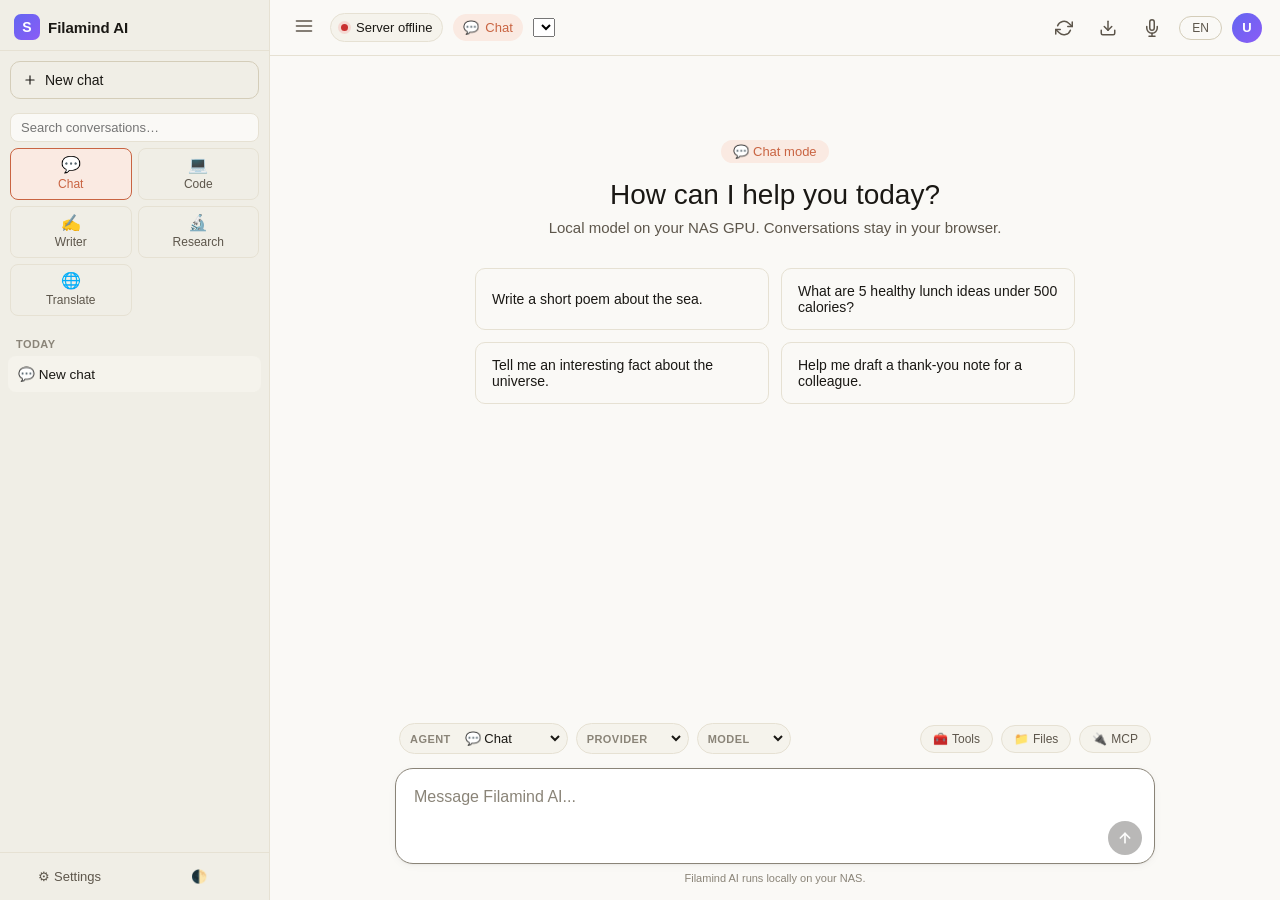
==== spk-source/package/web/index.html @ 0d1bec18 "chore: initial commit — Filamind AI v1.2.4 (rebranded from SaynologyAI) History up to v1.2.2 shipped" ====
<!DOCTYPE html>
<html lang="en" data-theme="light">
<head>
<meta charset="UTF-8">
<meta name="viewport" content="width=device-width, initial-scale=1.0">
<meta name="theme-color" content="#c96442">
<link rel="manifest" href="/manifest.json">
<link rel="icon" type="image/png" sizes="64x64" href="/images/FilamindAI-64.png">
<title>Filamind AI</title>
<script>
  // Auth guard before anything else paints
  (async function () {
    try {
      const r = await fetch("/api/auth/status");
      const j = await r.json();
      if (!j.has_admin) { location.href = "/setup.html"; return; }
      if (!j.authenticated) { location.href = "/login.html"; return; }
      window.__ME = j.user;
      window.__DAEMON_VERSION = j.daemon_version || "unknown";
      const t = (j.user.theme || localStorage.getItem("filamindai_theme") || "light");
      document.documentElement.setAttribute("data-theme", t);
      localStorage.setItem("filamindai_theme", t);
      const lang = (j.user.language || localStorage.getItem("filamindai_lang") || "en");
      localStorage.setItem("filamindai_lang", lang);
      document.documentElement.lang = lang;
      document.documentElement.dir = lang === "ar" ? "rtl" : "ltr";
    } catch (e) { /* daemon may still be starting; let the page load anyway */ }
  })();
</script>
<style>
:root {
    --bg: #faf9f6;
    --bg-elev: #f5f3ec;
    --bg-sidebar: #f0eee6;
    --bg-input: #ffffff;
    --text: #1a1814;
    --text-dim: #5d564b;
    --text-faint: #8a8478;
    --border: #e6e1d3;
    --border-strong: #d4cdb9;
    --accent: #c96442;
    --accent-hover: #b85a3a;
    --accent-faint: #faeae2;
    --user-bg: #f0eee6;
    --code-bg: #2d2a25;
    --code-text: #e8e4d8;
    --danger: #c93030;
    --warn: #d97706;
    --ok: #16a34a;
    --shadow: 0 1px 2px rgba(0,0,0,.04), 0 2px 8px rgba(0,0,0,.04);
    --radius: 10px;
}
[data-theme="dark"] {
    --bg: #1f1e1c;
    --bg-elev: #28272500;
    --bg-sidebar: #181715;
    --bg-input: #2a2926;
    --text: #ece9e0;
    --text-dim: #b0aa9c;
    --text-faint: #807b6e;
    --border: #36332c;
    --border-strong: #4a463e;
    --accent: #d77658;
    --accent-hover: #e88a6e;
    --accent-faint: #3a2620;
    --user-bg: #2c2a26;
    --code-bg: #15140f;
    --code-text: #e8e4d8;
    --shadow: 0 1px 2px rgba(0,0,0,.2), 0 2px 8px rgba(0,0,0,.3);
}
* { box-sizing: border-box; }
html, body {
    margin: 0; padding: 0;
    height: 100vh; width: 100vw;
    overflow: hidden;
    font-family: -apple-system, BlinkMacSystemFont, "Segoe UI", "Helvetica Neue", Helvetica, Arial, "Noto Sans Arabic", sans-serif;
    background: var(--bg);
    color: var(--text);
    -webkit-font-smoothing: antialiased;
    -moz-osx-font-smoothing: grayscale;
}
body { display: flex; }

/* ============ Sidebar ============ */
.sidebar {
    width: 270px;
    background: var(--bg-sidebar);
    border-right: 1px solid var(--border);
    display: flex; flex-direction: column;
    flex-shrink: 0;
    transition: margin-left .25s ease;
}
.sidebar.hidden { margin-left: -270px; }
.sidebar-header {
    padding: 14px 14px 10px;
    display: flex; align-items: center; gap: 8px;
    border-bottom: 1px solid var(--border);
}
.brand {
    display: flex; align-items: center; gap: 8px;
    font-weight: 600; font-size: 15px;
    color: var(--text);
}
.brand-mark {
    width: 26px; height: 26px;
    border-radius: 7px;
    background: linear-gradient(135deg, #6366f1, #8b5cf6);
    display: inline-flex; align-items: center; justify-content: center;
    color: #fff; font-size: 14px; font-weight: 700;
}
.new-chat {
    margin: 10px;
    padding: 10px 12px;
    background: transparent;
    color: var(--text);
    border: 1px solid var(--border-strong);
    border-radius: var(--radius);
    cursor: pointer;
    font-size: 14px; font-weight: 500;
    display: flex; align-items: center; gap: 8px;
    transition: background .15s;
}
.new-chat:hover { background: var(--bg-elev); }
.modes {
    padding: 0 10px;
    display: grid;
    grid-template-columns: repeat(2, 1fr);
    gap: 6px;
    margin-bottom: 8px;
}
.mode-btn {
    padding: 8px 6px;
    border: 1px solid var(--border);
    background: transparent;
    border-radius: 8px;
    cursor: pointer;
    font-size: 12px;
    color: var(--text-dim);
    display: flex; flex-direction: column; align-items: center; gap: 4px;
    transition: all .15s;
}
.mode-btn:hover { background: var(--bg-elev); color: var(--text); }
.mode-btn.active { background: var(--accent-faint); color: var(--accent); border-color: var(--accent); }
.mode-btn .icon { font-size: 16px; line-height: 1; }
.conv-list {
    flex: 1;
    overflow-y: auto;
    padding: 4px 8px 8px;
}
.conv-section-label {
    font-size: 11px;
    text-transform: uppercase;
    color: var(--text-faint);
    padding: 10px 8px 6px;
    font-weight: 600;
    letter-spacing: .04em;
}
.conv-item {
    padding: 8px 10px;
    border-radius: 8px;
    cursor: pointer;
    font-size: 13.5px;
    color: var(--text-dim);
    white-space: nowrap; overflow: hidden; text-overflow: ellipsis;
    display: flex; align-items: center;
    transition: background .12s;
}
.conv-item:hover { background: var(--bg-elev); color: var(--text); }
.conv-item.active { background: var(--bg-elev); color: var(--text); font-weight: 500; }
.conv-item-title { flex: 1; overflow: hidden; text-overflow: ellipsis; }
.conv-item-del {
    opacity: 0;
    background: none; border: 0;
    cursor: pointer;
    color: var(--text-faint);
    padding: 2px 4px;
    font-size: 16px;
    line-height: 1;
}
.conv-item:hover .conv-item-del { opacity: 1; }
.conv-item-del:hover { color: var(--danger); }
.sidebar-footer {
    border-top: 1px solid var(--border);
    padding: 8px;
    display: flex; gap: 6px;
}
.sidebar-footer button {
    flex: 1;
    background: transparent; border: 0;
    border-radius: 8px;
    padding: 8px 10px;
    color: var(--text-dim);
    cursor: pointer;
    font-size: 13px;
    display: flex; align-items: center; justify-content: center; gap: 6px;
    transition: background .12s, color .12s;
}
.sidebar-footer button:hover { background: var(--bg-elev); color: var(--text); }

/* ============ Main ============ */
.main { flex: 1; display: flex; flex-direction: column; min-width: 0; height: 100vh; }
.topbar {
    padding: 10px 18px;
    border-bottom: 1px solid var(--border);
    display: flex; align-items: center; gap: 10px;
    background: var(--bg);
    z-index: 5;
}
.topbar-toggle {
    background: transparent; border: 0;
    padding: 6px;
    border-radius: 8px;
    cursor: pointer;
    color: var(--text-dim);
}
.topbar-toggle:hover { background: var(--bg-elev); color: var(--text); }
.model-pill {
    display: inline-flex; align-items: center; gap: 8px;
    padding: 6px 10px;
    background: var(--bg-elev);
    border: 1px solid var(--border);
    border-radius: 999px;
    font-size: 13px;
    color: var(--text);
}
.model-pill .dot {
    width: 7px; height: 7px;
    border-radius: 50%;
    background: var(--ok);
    box-shadow: 0 0 0 3px rgba(34,197,94,.15);
}
.model-pill .dot.off { background: var(--danger); box-shadow: 0 0 0 3px rgba(239,68,68,.15); }
.model-pill .dot.warn { background: var(--warn); box-shadow: 0 0 0 3px rgba(245,158,11,.15); }
.mode-pill {
    display: inline-flex; align-items: center; gap: 6px;
    padding: 6px 10px;
    background: var(--accent-faint);
    color: var(--accent);
    border-radius: 999px;
    font-size: 13px;
    font-weight: 500;
}
.topbar .spacer { flex: 1; }
.icon-btn {
    background: transparent; border: 0;
    width: 34px; height: 34px;
    border-radius: 8px;
    cursor: pointer;
    color: var(--text-dim);
    display: inline-flex; align-items: center; justify-content: center;
    transition: background .12s, color .12s;
}
.icon-btn:hover { background: var(--bg-elev); color: var(--text); }

/* ============ Messages ============ */
.messages { flex: 1; overflow-y: auto; scroll-behavior: smooth; }
.messages-inner {
    max-width: 760px;
    margin: 0 auto;
    padding: 24px 24px 12px;
}
.welcome {
    text-align: center;
    padding: 60px 20px 30px;
    color: var(--text-dim);
}
.welcome h1 {
    margin: 0 0 8px;
    font-size: 28px; font-weight: 500;
    color: var(--text);
}
.welcome .mode-label {
    display: inline-block;
    padding: 4px 12px;
    background: var(--accent-faint);
    color: var(--accent);
    border-radius: 999px;
    font-size: 13px;
    font-weight: 500;
    margin-bottom: 16px;
}
.welcome p { font-size: 15px; margin: 0; }
.suggestions {
    display: grid;
    grid-template-columns: repeat(2, 1fr);
    gap: 12px;
    margin-top: 32px;
    max-width: 600px;
    margin-left: auto; margin-right: auto;
}
.suggestion {
    border: 1px solid var(--border);
    background: var(--bg);
    padding: 14px 16px;
    border-radius: 10px;
    text-align: left;
    cursor: pointer;
    font-size: 14px;
    color: var(--text);
    transition: all .15s;
}
.suggestion:hover { border-color: var(--border-strong); background: var(--bg-elev); }

.msg {
    margin-bottom: 22px;
    display: flex; gap: 12px;
    line-height: 1.65;
    font-size: 15.5px;
}
.msg-avatar {
    width: 28px; height: 28px;
    border-radius: 50%;
    display: flex; align-items: center; justify-content: center;
    font-size: 13px; font-weight: 600;
    flex-shrink: 0;
    margin-top: 2px;
}
.msg.user .msg-avatar { background: var(--user-bg); color: var(--text-dim); }
.msg.assistant .msg-avatar {
    background: linear-gradient(135deg, #6366f1, #8b5cf6);
    color: #fff;
}
.msg-body { flex: 1; min-width: 0; }
.msg-author { font-size: 13px; color: var(--text-faint); font-weight: 600; margin-bottom: 4px; }
.msg-content { word-wrap: break-word; overflow-wrap: break-word; }
.msg-content p { margin: 0 0 12px; }
.msg-content p:last-child { margin-bottom: 0; }
.msg-content code {
    background: var(--bg-elev);
    padding: 2px 6px;
    border-radius: 4px;
    font-size: .9em;
    font-family: "SF Mono", Menlo, Consolas, monospace;
}
.msg-content pre {
    background: var(--code-bg);
    color: var(--code-text);
    padding: 14px 16px;
    border-radius: 10px;
    overflow-x: auto;
    margin: 10px 0;
    font-size: 13.5px;
    line-height: 1.55;
    position: relative;
    direction: ltr;
}
.msg-content pre .code-actions {
    position: absolute;
    top: 6px; right: 8px;
    display: flex; gap: 4px;
    opacity: 0;
    transition: opacity .15s;
}
.msg-content pre:hover .code-actions { opacity: 1; }
.msg-content pre .code-actions button {
    background: rgba(255,255,255,.08);
    border: 1px solid rgba(255,255,255,.12);
    color: var(--code-text);
    font-size: 11px;
    padding: 2px 8px;
    border-radius: 6px;
    cursor: pointer;
    font-family: -apple-system, "Segoe UI", sans-serif;
}
.msg-content pre .code-actions button:hover { background: rgba(255,255,255,.16); }
.msg-content pre .code-lang {
    position: absolute;
    top: 6px; left: 8px;
    font-size: 10px;
    font-family: -apple-system, "Segoe UI", sans-serif;
    color: rgba(255,255,255,.5);
    text-transform: uppercase;
    letter-spacing: .04em;
}
html[dir="rtl"] .msg-content pre .code-actions { right: auto; left: 8px; }
html[dir="rtl"] .msg-content pre .code-lang     { left: auto; right: 8px; }

.msg-content table {
    border-collapse: collapse;
    margin: 10px 0;
    font-size: 14px;
}
.msg-content table th, .msg-content table td {
    border: 1px solid var(--border);
    padding: 6px 10px;
    text-align: left;
}
.msg-content table th { background: var(--bg-elev); font-weight: 600; }
html[dir="rtl"] .msg-content table th,
html[dir="rtl"] .msg-content table td { text-align: right; }

.load-banner {
    background: rgba(217, 119, 6, .08);
    border: 1px solid rgba(217, 119, 6, .25);
    color: var(--warn);
    padding: 10px 14px;
    border-radius: 10px;
    font-size: 13px;
    margin: 12px 0;
}
.load-banner b { font-weight: 600; }
.load-banner a { color: var(--warn); text-decoration: underline; cursor: pointer; }

.msg-edit-form { margin-top: 4px; }
.msg-edit-form textarea {
    width: 100%;
    padding: 8px 10px;
    border: 1px solid var(--border-strong);
    border-radius: 8px;
    font: inherit; font-size: 14px;
    background: var(--bg); color: var(--text);
    min-height: 60px;
}
.msg-edit-form .actions { display: flex; gap: 6px; margin-top: 6px; }
.msg-content pre code { background: transparent; padding: 0; color: inherit; }
.msg-content ul, .msg-content ol { margin: 0 0 12px; padding-left: 24px; }
.msg-content li { margin-bottom: 4px; }
.msg-content blockquote {
    border-left: 3px solid var(--border-strong);
    padding-left: 12px;
    color: var(--text-dim);
    margin: 10px 0;
}
.msg-content a { color: var(--accent); }
.msg-actions {
    margin-top: 6px;
    display: flex; gap: 4px;
    opacity: 0;
    transition: opacity .15s;
}
.msg:hover .msg-actions { opacity: 1; }
.msg-actions button {
    background: transparent; border: 0;
    padding: 4px 8px;
    border-radius: 6px;
    cursor: pointer;
    color: var(--text-faint);
    font-size: 12px;
    display: inline-flex; align-items: center; gap: 4px;
}
.msg-actions button:hover { background: var(--bg-elev); color: var(--text); }
.msg-meta { font-size: 11px; color: var(--text-faint); margin-top: 4px; }

.typing-cursor {
    display: inline-block;
    width: 7px; height: 16px;
    background: var(--text);
    margin-left: 2px;
    vertical-align: text-bottom;
    animation: blink 1s infinite;
}
@keyframes blink { 0%,50% { opacity: 1; } 51%,100% { opacity: 0; } }

/* ============ Input ============ */
.input-wrap { padding: 6px 24px 16px; background: var(--bg); }
.input-card {
    max-width: 760px;
    margin: 0 auto;
    background: var(--bg-input);
    border: 1px solid var(--border-strong);
    border-radius: 18px;
    box-shadow: var(--shadow);
    padding: 12px 12px 8px;
    transition: border-color .15s;
}
.input-card:focus-within { border-color: var(--text-faint); }
.input-card textarea {
    width: 100%;
    border: 0; outline: none; resize: none;
    font: inherit;
    background: transparent;
    color: var(--text);
    line-height: 1.5;
    max-height: 180px;
    min-height: 24px;
    padding: 4px 6px;
}
.input-card textarea::placeholder { color: var(--text-faint); }
.input-row {
    display: flex; align-items: center; justify-content: space-between;
    margin-top: 4px;
}
.input-row-left { display: flex; gap: 4px; align-items: center; color: var(--text-faint); font-size: 12px; }
.send-btn {
    width: 34px; height: 34px;
    border: 0;
    border-radius: 50%;
    background: var(--text); color: var(--bg);
    cursor: pointer;
    display: inline-flex; align-items: center; justify-content: center;
    transition: opacity .15s, transform .12s;
}
.send-btn:disabled { opacity: .3; cursor: not-allowed; }
.send-btn:not(:disabled):hover { transform: scale(1.05); }
.send-btn.stop { background: var(--danger); }
.input-foot { text-align: center; font-size: 11px; color: var(--text-faint); margin-top: 8px; }

/* ============ Modal ============ */
.modal-backdrop {
    display: none;
    position: fixed; inset: 0;
    background: rgba(0,0,0,.4);
    align-items: center; justify-content: center;
    z-index: 100;
}
.modal-backdrop.open { display: flex; }
.modal {
    background: var(--bg);
    color: var(--text);
    border-radius: 14px;
    width: min(640px, 92vw);
    max-height: 90vh;
    overflow-y: auto;
    box-shadow: 0 10px 40px rgba(0,0,0,.3);
}
.modal-head {
    padding: 16px 20px;
    border-bottom: 1px solid var(--border);
    display: flex; align-items: center; justify-content: space-between;
    position: sticky; top: 0;
    background: var(--bg); z-index: 2;
}
.modal-head h2 { margin: 0; font-size: 18px; font-weight: 600; }
.tabs {
    display: flex; gap: 4px;
    padding: 0 20px;
    border-bottom: 1px solid var(--border);
    position: sticky; top: 56px; background: var(--bg); z-index: 1;
}
.tab {
    padding: 10px 14px;
    background: transparent; border: 0; border-bottom: 2px solid transparent;
    cursor: pointer;
    color: var(--text-dim);
    font-size: 14px; font-weight: 500;
}
.tab.active { color: var(--accent); border-bottom-color: var(--accent); }
.tab-content { display: none; padding: 16px 20px; }
.tab-content.active { display: block; }
.modal-foot {
    padding: 12px 20px;
    border-top: 1px solid var(--border);
    display: flex; gap: 8px; justify-content: flex-end;
    position: sticky; bottom: 0;
    background: var(--bg);
}
.btn {
    padding: 8px 16px;
    border-radius: 8px;
    border: 1px solid var(--border-strong);
    background: var(--bg); color: var(--text);
    cursor: pointer;
    font-size: 14px;
}
.btn:hover { background: var(--bg-elev); }
.btn-primary { background: var(--accent); color: #fff; border-color: var(--accent); }
.btn-primary:hover { background: var(--accent-hover); border-color: var(--accent-hover); }

.field { margin-bottom: 16px; }
.field label {
    display: block; font-size: 13px; color: var(--text-dim); font-weight: 500;
    margin-bottom: 6px;
}
.field input[type="text"], .field input[type="number"], .field textarea, .field select {
    width: 100%;
    padding: 8px 10px;
    border: 1px solid var(--border-strong);
    border-radius: 8px;
    background: var(--bg);
    color: var(--text);
    font: inherit;
    font-size: 14px;
}
.field textarea { resize: vertical; min-height: 80px; font-family: -apple-system, "Segoe UI", sans-serif; }
.field .hint { font-size: 12px; color: var(--text-faint); margin-top: 4px; }
.field-row { display: flex; gap: 10px; }
.field-row .field { flex: 1; }
.slider-row { display: flex; align-items: center; gap: 12px; }
.slider-row input[type="range"] { flex: 1; }
.slider-row .val {
    min-width: 50px; text-align: right;
    font-variant-numeric: tabular-nums;
    font-size: 13px; color: var(--text-dim);
}
.model-list { display: flex; flex-direction: column; gap: 6px; }
.model-card {
    padding: 12px 14px;
    border: 1px solid var(--border);
    border-radius: 10px;
    cursor: pointer;
    transition: all .15s;
}
.model-card:hover { background: var(--bg-elev); }
.model-card.active { border-color: var(--accent); background: var(--accent-faint); }
.model-card .name { font-weight: 500; color: var(--text); }
.model-card .path { font-size: 11px; color: var(--text-faint); margin-top: 2px; font-family: "SF Mono", Menlo, monospace; word-break: break-all; }
.model-card .size { font-size: 11px; color: var(--text-faint); }

@media (max-width: 768px) {
    .sidebar { position: absolute; left: 0; top: 0; bottom: 0; z-index: 50; box-shadow: var(--shadow); }
    .suggestions { grid-template-columns: 1fr; }
    .modes { grid-template-columns: repeat(2, 1fr); }
}

/* RTL */
html[dir="rtl"] body { direction: rtl; }
html[dir="rtl"] .sidebar { border-right: 0; border-left: 1px solid var(--border); }
html[dir="rtl"] .sidebar.hidden { margin-left: 0; margin-right: -270px; }
html[dir="rtl"] .msg { flex-direction: row-reverse; }
html[dir="rtl"] .msg-content { text-align: right; }

/* Chat toolbar below input */
.chat-toolbar {
    max-width: 760px;
    margin: 0 auto 8px;
    display: flex;
    flex-wrap: wrap;
    align-items: center;
    gap: 8px;
    padding: 6px 4px;
}
.ct-group {
    display: flex; align-items: center; gap: 4px;
    background: var(--bg-elev);
    border: 1px solid var(--border);
    border-radius: 999px;
    padding: 2px 4px 2px 10px;
}
.ct-label {
    font-size: 11px;
    color: var(--text-faint);
    text-transform: uppercase;
    letter-spacing: .04em;
    font-weight: 600;
}
.ct-select {
    background: transparent;
    border: 0;
    color: var(--text);
    font: inherit;
    font-size: 13px;
    padding: 4px 6px;
    cursor: pointer;
    max-width: 180px;
}
.ct-select:focus { outline: none; }
.ct-spacer { flex: 1; }
.ct-btn {
    background: var(--bg-elev);
    border: 1px solid var(--border);
    border-radius: 999px;
    padding: 6px 12px;
    cursor: pointer;
    font-size: 12px;
    color: var(--text-dim);
    display: inline-flex; align-items: center; gap: 4px;
}
.ct-btn:hover { background: var(--bg); color: var(--text); }
@media (max-width: 640px) {
    .chat-toolbar { gap: 4px; }
    .ct-select { max-width: 120px; font-size: 12px; }
    .ct-btn span { display: none; }
}

/* Lang pill in topbar */
.lang-pill {
    background: transparent;
    border: 1px solid var(--border-strong);
    border-radius: 999px;
    padding: 4px 12px;
    font-size: 12px; font-weight: 500;
    color: var(--text-dim);
    cursor: pointer;
}
.lang-pill:hover { background: var(--bg-elev); color: var(--text); }

/* User menu */
.user-menu {
    position: relative;
    display: inline-flex;
    cursor: pointer;
    outline: none;
}
.user-menu .avatar {
    width: 30px; height: 30px;
    border-radius: 50%;
    background: linear-gradient(135deg, #6366f1, #8b5cf6);
    color: #fff;
    display: inline-flex; align-items: center; justify-content: center;
    font-weight: 600; font-size: 13px;
}
.user-menu-dropdown {
    display: none;
    position: absolute;
    top: 38px; right: 0;
    background: var(--bg);
    border: 1px solid var(--border-strong);
    border-radius: 10px;
    box-shadow: var(--shadow);
    min-width: 180px;
    padding: 10px 12px;
    z-index: 50;
}
.user-menu:focus-within .user-menu-dropdown,
.user-menu.open .user-menu-dropdown { display: block; }
.user-menu-name { font-weight: 600; font-size: 14px; }
.user-menu-role { font-size: 12px; color: var(--text-faint); text-transform: capitalize; }
.user-menu-dropdown a {
    display: block;
    padding: 6px 8px;
    margin: 2px -8px;
    color: var(--text);
    text-decoration: none;
    font-size: 14px;
    border-radius: 6px;
}
.user-menu-dropdown a:hover { background: var(--bg-elev); }
html[dir="rtl"] .user-menu-dropdown { right: auto; left: 0; }
</style>
</head>
<body>

<aside class="sidebar" id="sidebar">
    <div class="sidebar-header">
        <div class="brand">
            <span class="brand-mark">S</span>
            <span>Filamind AI</span>
        </div>
    </div>
    <button class="new-chat" id="btnNewChat">
        <svg width="14" height="14" viewBox="0 0 24 24" fill="none" stroke="currentColor" stroke-width="2" stroke-linecap="round" stroke-linejoin="round"><line x1="12" y1="5" x2="12" y2="19"></line><line x1="5" y1="12" x2="19" y2="12"></line></svg>
        <span data-i18n="chat.new_chat">New chat</span>
    </button>
    <div style="padding: 4px 10px 6px;">
        <input type="text" id="convSearch" placeholder="Search conversations…" data-i18n-placeholder="actions.search_conversations" style="width:100%; padding:6px 10px; background: var(--bg); border:1px solid var(--border); border-radius:8px; font-size:13px; color:var(--text);">
    </div>
    <div class="modes" id="modes"></div>
    <div class="conv-list" id="convList"></div>
    <div class="sidebar-footer">
        <button id="btnSettings">⚙ Settings</button>
        <button id="btnTheme" title="Toggle theme">🌓</button>
    </div>
</aside>

<main class="main">
    <header class="topbar">
        <button class="topbar-toggle" id="btnToggleSidebar"><svg width="20" height="20" viewBox="0 0 24 24" fill="none" stroke="currentColor" stroke-width="2" stroke-linecap="round" stroke-linejoin="round"><line x1="3" y1="6" x2="21" y2="6"></line><line x1="3" y1="12" x2="21" y2="12"></line><line x1="3" y1="18" x2="21" y2="18"></line></svg></button>
        <div class="model-pill" id="modelPill">
            <span class="dot off" id="statusDot"></span>
            <span id="modelName">Checking server…</span>
        </div>
        <div class="mode-pill" id="modePill"><span id="modeIcon">💬</span> <span id="modeName">Chat</span></div>
        <select class="provider-select" id="providerSelect" title="Provider"></select>
        <div class="spacer"></div>
        <button class="icon-btn" id="btnRegen" data-i18n-title="chat.regenerate" title="Regenerate last response"><svg width="18" height="18" viewBox="0 0 24 24" fill="none" stroke="currentColor" stroke-width="2" stroke-linecap="round" stroke-linejoin="round"><polyline points="23 4 23 10 17 10"></polyline><polyline points="1 20 1 14 7 14"></polyline><path d="M3.51 9a9 9 0 0 1 14.85-3.36L23 10M1 14l4.64 4.36A9 9 0 0 0 20.49 15"></path></svg></button>
        <button class="icon-btn" id="btnExport" data-i18n-title="actions.export_conversation" title="Export conversation"><svg width="18" height="18" viewBox="0 0 24 24" fill="none" stroke="currentColor" stroke-width="2" stroke-linecap="round" stroke-linejoin="round"><path d="M21 15v4a2 2 0 0 1-2 2H5a2 2 0 0 1-2-2v-4"/><polyline points="7 10 12 15 17 10"/><line x1="12" y1="15" x2="12" y2="3"/></svg></button>
        <button class="icon-btn" id="btnMic" data-i18n-title="actions.voice_input" title="Voice input" style="display:none;"><svg width="18" height="18" viewBox="0 0 24 24" fill="none" stroke="currentColor" stroke-width="2" stroke-linecap="round" stroke-linejoin="round"><path d="M12 1a3 3 0 0 0-3 3v8a3 3 0 0 0 6 0V4a3 3 0 0 0-3-3z"/><path d="M19 10v2a7 7 0 0 1-14 0v-2"/><line x1="12" y1="19" x2="12" y2="23"/><line x1="8" y1="23" x2="16" y2="23"/></svg></button>
        <button class="lang-pill" id="btnLang" title="Language">EN</button>
        <div class="user-menu" id="userMenu" tabindex="0">
            <span class="avatar" id="meAvatar">U</span>
            <div class="user-menu-dropdown" id="userMenuDropdown">
                <div class="user-menu-name" id="meName">…</div>
                <div class="user-menu-role" id="meRole">user</div>
                <hr style="border:0; border-top:1px solid var(--border); margin:8px 0;">
                <a href="/profile.html" data-i18n="app.profile">Profile</a>
                <a href="/admin.html" id="meAdminLink" style="display:none" data-i18n="app.admin">Admin</a>
                <a href="#" id="meLogout" data-i18n="app.logout">Sign out</a>
            </div>
        </div>
    </header>

    <div class="messages" id="messages">
        <div class="messages-inner" id="messagesInner"></div>
    </div>

    <div class="input-wrap">
        <div class="chat-toolbar">
            <div class="ct-group">
                <label class="ct-label" data-i18n="toolbar.agent">Agent</label>
                <select class="ct-select" id="agentSelectBottom" title="Active agent"></select>
            </div>
            <div class="ct-group">
                <label class="ct-label" data-i18n="toolbar.provider">Provider</label>
                <select class="ct-select" id="providerSelectBottom" title="LLM provider"></select>
            </div>
            <div class="ct-group">
                <label class="ct-label" data-i18n="toolbar.model">Model</label>
                <select class="ct-select" id="modelSelectBottom" title="Model"></select>
            </div>
            <div class="ct-spacer"></div>
            <button class="ct-btn" id="btnToolsBottom" data-i18n-title="toolbar.tools_title" title="Tools (insert helpers)">🧰 <span data-i18n="toolbar.tools">Tools</span></button>
            <button class="ct-btn" id="btnFilesBottom" data-i18n-title="toolbar.files_title" title="Attach file (coming soon)">📁 <span data-i18n="toolbar.files">Files</span></button>
            <button class="ct-btn" id="btnMcpBottom" data-i18n-title="toolbar.mcp_title" title="MCP servers (coming soon)">🔌 <span data-i18n="toolbar.mcp">MCP</span></button>
        </div>
        <div class="input-card">
            <textarea id="inputBox" rows="1" placeholder="Message Filamind AI..." autofocus></textarea>
            <div class="input-row">
                <div class="input-row-left"><span id="tokenInfo"></span></div>
                <button class="send-btn" id="btnSend" disabled title="Send (Enter)"><svg width="16" height="16" viewBox="0 0 24 24" fill="none" stroke="currentColor" stroke-width="2.5" stroke-linecap="round" stroke-linejoin="round"><line x1="12" y1="19" x2="12" y2="5"></line><polyline points="5 12 12 5 19 12"></polyline></svg></button>
            </div>
        </div>
        <div class="input-foot">Filamind AI runs locally on <span id="serverHint">your NAS</span>. <span id="footVersion" style="opacity:.6"></span></div>
    </div>
</main>

<div class="modal-backdrop" id="settingsModal">
    <div class="modal">
        <div class="modal-head">
            <h2>Settings</h2>
            <button class="icon-btn" onclick="closeSettings()">✕</button>
        </div>
        <div class="tabs">
            <button class="tab active" data-tab="general">General</button>
            <button class="tab" data-tab="sampling">Sampling</button>
            <button class="tab" data-tab="providers">Providers</button>
            <button class="tab" data-tab="resources">Resources</button>
            <button class="tab" data-tab="models">Models</button>
            <button class="tab" data-tab="system">System</button>
            <button class="tab" data-tab="modes">Agents</button>
            <button class="tab" data-tab="connection">Connection</button>
            <button class="tab" data-tab="mcp">MCP</button>
        </div>

        <div class="tab-content active" data-tab-content="general">
            <div class="field">
                <label>System prompt (overrides mode preset if set)</label>
                <textarea id="cfgSystem" placeholder="You are a helpful assistant..."></textarea>
                <div class="hint">Persistent instructions sent to the model at the start of every conversation.</div>
            </div>
            <div class="field-row">
                <div class="field">
                    <label>Max response tokens</label>
                    <input type="number" id="cfgMaxTok" value="512" min="64" max="32768">
                    <div class="hint">512 is a good default. Very high values can make small models ramble or hold the engine slot.</div>
                </div>
                <div class="field">
                    <label>Seed</label>
                    <input type="number" id="cfgSeed" value="-1" min="-1">
                    <div class="hint">-1 = random</div>
                </div>
            </div>
        </div>

        <div class="tab-content" data-tab-content="sampling">
            <div class="field-row">
                <div class="field">
                    <label>Temperature</label>
                    <div class="slider-row">
                        <input type="range" id="cfgTemp" min="0" max="2" step="0.05" value="0.7">
                        <span class="val" id="cfgTempVal">0.70</span>
                    </div>
                </div>
                <div class="field">
                    <label>Top-P (nucleus)</label>
                    <div class="slider-row">
                        <input type="range" id="cfgTopP" min="0" max="1" step="0.05" value="0.95">
                        <span class="val" id="cfgTopPVal">0.95</span>
                    </div>
                </div>
            </div>
            <div class="field-row">
                <div class="field">
                    <label>Top-K</label>
                    <input type="number" id="cfgTopK" value="40" min="0" max="200">
                </div>
                <div class="field">
                    <label>Min-P</label>
                    <div class="slider-row">
                        <input type="range" id="cfgMinP" min="0" max="1" step="0.01" value="0.05">
                        <span class="val" id="cfgMinPVal">0.05</span>
                    </div>
                </div>
            </div>
            <div class="field-row">
                <div class="field">
                    <label>Repeat penalty</label>
                    <div class="slider-row">
                        <input type="range" id="cfgRepPen" min="1" max="2" step="0.01" value="1.1">
                        <span class="val" id="cfgRepPenVal">1.10</span>
                    </div>
                </div>
                <div class="field">
                    <label>Repeat last N</label>
                    <input type="number" id="cfgRepN" value="64" min="0">
                </div>
            </div>
            <div class="field-row">
                <div class="field">
                    <label>Frequency penalty</label>
                    <div class="slider-row">
                        <input type="range" id="cfgFreqPen" min="0" max="2" step="0.05" value="0">
                        <span class="val" id="cfgFreqPenVal">0.00</span>
                    </div>
                </div>
                <div class="field">
                    <label>Presence penalty</label>
                    <div class="slider-row">
                        <input type="range" id="cfgPresPen" min="0" max="2" step="0.05" value="0">
                        <span class="val" id="cfgPresPenVal">0.00</span>
                    </div>
                </div>
            </div>
            <div class="field">
                <label>Stop sequences (comma-separated)</label>
                <input type="text" id="cfgStop" placeholder="</s>,User:,Human:">
            </div>
            <div class="field">
                <label>Mirostat</label>
                <select id="cfgMirostat">
                    <option value="0">Off</option>
                    <option value="1">Mirostat v1</option>
                    <option value="2">Mirostat v2 (recommended)</option>
                </select>
            </div>
            <div class="field-row">
                <div class="field">
                    <label>Mirostat τ (target entropy)</label>
                    <input type="number" id="cfgMiroTau" value="5.0" step="0.1">
                </div>
                <div class="field">
                    <label>Mirostat η (learning rate)</label>
                    <input type="number" id="cfgMiroEta" value="0.1" step="0.01">
                </div>
            </div>
        </div>

        <div class="tab-content" data-tab-content="providers">
            <div class="field">
                <label>Cloud AI providers</label>
                <div class="hint">Configure API keys to use external models (Claude, ChatGPT, Gemini) from the same chat interface. The active provider is picked from the dropdown next to the chat mode at the top.</div>
            </div>
            <div id="providerForms"></div>
            <div class="field">
                <button class="btn btn-primary" id="btnSaveProviders">Save providers</button>
                <span id="providersStatus" style="margin-left:10px; font-size:13px; color: var(--text-faint);"></span>
            </div>
        </div>

        <div class="tab-content" data-tab-content="resources">
            <div class="field">
                <label>These settings are applied by restarting the inference engine. Save below to apply.</label>
            </div>
            <div class="field-row">
                <div class="field">
                    <label>Context size (tokens)</label>
                    <input type="number" id="resCtxSize" min="512" max="131072" step="512">
                    <div class="hint">4096 / 8192 / 16384 / 32768. Larger = more memory.</div>
                </div>
                <div class="field">
                    <label>GPU layers</label>
                    <input type="number" id="resGpuLayers" min="0" max="999">
                    <div class="hint">999 = all layers on GPU. Lower for CPU offload.</div>
                </div>
            </div>
            <div class="field-row">
                <div class="field">
                    <label>Batch size</label>
                    <input type="number" id="resBatch" min="32" max="4096" step="32">
                </div>
                <div class="field">
                    <label>U-batch size</label>
                    <input type="number" id="resUBatch" min="32" max="4096" step="32">
                </div>
            </div>
            <div class="field-row">
                <div class="field">
                    <label>Threads</label>
                    <input type="number" id="resThreads" min="1" max="64">
                </div>
                <div class="field">
                    <label>Threads (batch)</label>
                    <input type="number" id="resThreadsBatch" min="1" max="64">
                </div>
            </div>
            <div class="field-row">
                <div class="field">
                    <label>Parallel slots</label>
                    <input type="number" id="resParallel" min="1" max="32">
                    <div class="hint">Concurrent requests.</div>
                </div>
                <div class="field">
                    <label>Port</label>
                    <input type="number" id="resPort" min="1" max="65535">
                    <div class="hint">Changing the port requires restarting the package from DSM.</div>
                </div>
            </div>
            <div class="field">
                <label>
                    <input type="checkbox" id="resMlock"> Lock model in RAM (mlock)
                </label>
                <div class="hint">Prevents the OS from paging the model out. Recommended on systems with plenty of RAM.</div>
            </div>
            <div class="field">
                <label>
                    <input type="checkbox" id="resNoMmap"> Disable mmap (fully load to RAM)
                </label>
                <div class="hint">Loads the entire model into RAM up-front. Faster, uses more RAM.</div>
            </div>
            <div class="field">
                <label>Extra llama-server arguments</label>
                <input type="text" id="resExtra" placeholder="e.g. --rope-freq-base 10000">
                <div class="hint">Advanced: extra command-line flags appended to llama-server.</div>
            </div>
            <div class="field">
                <label>Search directories for .gguf files (colon-separated)</label>
                <input type="text" id="resModelDirs" placeholder="/volume1/MyModels">
                <div class="hint">Defaults already include /volume1/FilamindAI/models/ and /volume1/AI/models/.</div>
            </div>
            <div class="field">
                <button class="btn btn-primary" id="btnApplyResources">Apply &amp; restart</button>
                <button class="btn" id="btnSafeDefaults" title="Auto-tune ctx-size &amp; GPU layers for the current model size">Reset to safe defaults</button>
                <span id="resApplyStatus" style="margin-left:10px; font-size:13px; color: var(--text-faint);"></span>
            </div>
            <div class="hint">
                For the GTX 1650 (4 GB VRAM): models ≤2 GB can use ctx 8192; ~4 GB models need ctx 2048; &gt;4 GB models offload some layers to CPU. Use "safe defaults" if a model fails to load with "Server offline".
            </div>
        </div>

        <div class="tab-content" data-tab-content="models">
            <div class="field">
                <label>Installed models</label>
                <div class="model-list" id="modelList">
                    <div class="hint">Loading…</div>
                </div>
                <div class="hint" style="margin-top:8px">
                    Click any model to switch. Place new <code>.gguf</code> files in <code>/volume1/FilamindAI/models/</code> (via File Station) and they'll appear here automatically.
                </div>
            </div>
            <div class="field" style="margin-top: 22px;">
                <label>Download a model from Hugging Face</label>
                <div class="hint" style="margin-bottom: 12px;">Curated GGUF models that work with this build (Llama, Mistral &amp; Phi-2 family). The file lands in <code>/volume1/FilamindAI/models/</code>.</div>
                <div id="downloadsActive"></div>
                <div class="model-list" id="catalogList">
                    <div class="hint">Loading catalog…</div>
                </div>
                <details style="margin-top: 14px;">
                    <summary style="cursor:pointer; font-size:13px; color: var(--text-dim);">Download a custom URL instead</summary>
                    <div class="field-row" style="margin-top: 10px;">
                        <div class="field"><label>GGUF URL</label><input type="text" id="customUrl" placeholder="https://huggingface.co/.../resolve/main/model.gguf"></div>
                        <div class="field"><label>Filename</label><input type="text" id="customName" placeholder="my-model.gguf"></div>
                    </div>
                    <button class="btn" onclick="startCustomDownload()">Start download</button>
                </details>
            </div>
        </div>

        <div class="tab-content" data-tab-content="system">
            <div class="field">
                <label>Live system info</label>
                <div id="sysInfo" style="font-family: 'SF Mono', Menlo, monospace; font-size: 13px; line-height: 1.7;">
                    Loading…
                </div>
            </div>
            <div class="field">
                <button class="btn" id="btnRefreshSys">Refresh</button>
                <button class="btn" id="btnShowLog">Show recent log</button>
                <button class="btn btn-primary" id="btnDiagnose">Run diagnostic</button>
                <button class="btn btn-danger" id="btnForceRestart">Force restart engine</button>
            </div>
            <div class="field">
                <pre id="sysLog" style="display:none; max-height: 240px; overflow-y: auto; background: var(--code-bg); color: var(--code-text); padding: 12px; border-radius: 8px; font-size: 12px;"></pre>
            </div>
            <div class="field">
                <pre id="diagOut" style="display:none; max-height: 320px; overflow-y: auto; background: var(--code-bg); color: var(--code-text); padding: 12px; border-radius: 8px; font-size: 12px; white-space: pre-wrap;"></pre>
            </div>
            <div class="field">
                <div class="hint" id="versionLine"></div>
            </div>
        </div>

        <div class="tab-content" data-tab-content="connection">
            <div class="field">
                <label>Server URL</label>
                <input type="text" id="cfgServer" placeholder="auto (same origin)">
                <div class="hint">Leave empty when opening the chat from the DSM icon. Set to <code>http://NAS-IP:8181</code> when accessing from another device.</div>
            </div>
            <div class="field">
                <label>Status polling interval (seconds)</label>
                <input type="number" id="cfgPollInt" value="30" min="5" max="600">
                <div class="hint">How often to ping the server. Higher = less network noise.</div>
            </div>
            <div class="field">
                <label><input type="checkbox" id="cfgUseStream"> <span data-i18n="connection.use_streaming">Streaming responses (experimental)</span></label>
                <div class="hint" data-i18n="connection.use_streaming_hint">When enabled, the assistant's reply appears word-by-word. Disabled by default because llama.cpp b1620 returns HTTP 500 on some streaming combinations; non-streaming is reliable.</div>
            </div>
        </div>

        <div class="tab-content" data-tab-content="mcp">
            <div class="field">
                <label data-i18n="mcp.title">Model Context Protocol (MCP)</label>
                <div class="hint" data-i18n="mcp.intro">MCP is an open standard for connecting AI assistants to tools, file systems, databases, and external APIs in a uniform way. Agents that support MCP can read NAS files, query databases, search the web, run scripts, and call any service that exposes an MCP server.</div>
            </div>
            <div class="card" style="border-style: dashed; background: var(--bg-elev);">
                <h2 data-i18n="mcp.coming_title">🔌 Coming in v1.3</h2>
                <div class="hint" style="margin-bottom: 10px;" data-i18n="mcp.coming_intro">MCP integration is planned for the next release. When shipped, you'll be able to:</div>
                <ul style="font-size: 14px; line-height: 1.7; color: var(--text-dim); padding-left: 22px;">
                    <li data-i18n="mcp.feat_servers">Register MCP servers by URL or local command (stdio).</li>
                    <li data-i18n="mcp.feat_tools">Pick per-agent which tools (resources, prompts, functions) the model can call.</li>
                    <li data-i18n="mcp.feat_filesystem">Bundled servers: NAS filesystem (allow-listed paths), HTTP fetch (allow-listed hosts), calculator, current time, simple web search.</li>
                    <li data-i18n="mcp.feat_observability">Per-call audit log so you can see which tools the agent invoked and with what arguments.</li>
                </ul>
                <div class="hint" style="margin-top: 10px;" data-i18n="mcp.spec_link">Spec: <a href="https://modelcontextprotocol.io" target="_blank" rel="noopener">modelcontextprotocol.io</a></div>
            </div>
            <div class="field">
                <label data-i18n="mcp.registered_servers">Registered MCP servers</label>
                <div id="mcpServersList"><div class="hint" data-i18n="mcp.no_servers_yet">No MCP servers registered yet.</div></div>
            </div>
        </div>

        <div class="tab-content" data-tab-content="modes">
            <div class="field">
                <label>Agents (chat personas)</label>
                <div class="hint">Each agent has a system prompt + sampling defaults + optional preferred local model. Switch between agents from the sidebar. Edit built-in agents or create your own.</div>
            </div>
            <div id="agentsList"></div>
            <details style="margin-top: 18px;">
                <summary style="cursor:pointer; font-weight:500;">➕ Create new agent</summary>
                <div style="border:1px solid var(--border); padding:14px; border-radius:10px; margin-top:10px;">
                    <div class="field-row">
                        <div class="field"><label>ID (slug)</label><input type="text" id="newAgentId" placeholder="my_helper"></div>
                        <div class="field"><label>Icon</label><input type="text" id="newAgentIcon" placeholder="🤖" maxlength="4"></div>
                    </div>
                    <div class="field"><label>Name</label><input type="text" id="newAgentName" placeholder="My Helper"></div>
                    <div class="field"><label>Description</label><input type="text" id="newAgentDesc" placeholder="What does this agent do?"></div>
                    <div class="field"><label>System prompt</label><textarea id="newAgentSys" placeholder="You are a helpful assistant who…"></textarea></div>
                    <div class="field-row">
                        <div class="field"><label>Temperature</label><input type="number" id="newAgentTemp" value="0.7" step="0.05" min="0" max="2"></div>
                        <div class="field"><label>Max tokens</label><input type="number" id="newAgentMax" value="512" min="32" max="32768"></div>
                    </div>
                    <button class="btn btn-primary" id="btnCreateAgent">Create agent</button>
                    <span id="newAgentStatus" style="margin-left:10px; font-size:13px; color:var(--text-faint);"></span>
                </div>
            </details>
        </div>

        <div class="modal-foot">
            <button class="btn" onclick="closeSettings()">Cancel</button>
            <button class="btn btn-primary" onclick="saveSettings()">Save</button>
        </div>
    </div>
</div>

<script>
'use strict';

// ============ Chat modes (presets) — fallback when server agents not loaded ============
const DEFAULT_MODES = [
    {
        id: "chat",
        name: "Chat",
        icon: "💬",
        system: "You are a helpful, friendly, and conversational AI assistant. Reply in a natural, warm tone. Be concise unless the question requires depth.",
        suggestions: [
            "Write a short poem about the sea.",
            "What are 5 healthy lunch ideas under 500 calories?",
            "Tell me an interesting fact about the universe.",
            "Help me draft a thank-you note for a colleague."
        ],
        sampling: { temp: 0.7, topP: 0.95, topK: 40 }
    },
    {
        id: "code",
        name: "Code",
        icon: "💻",
        system: "You are an expert software engineer. When asked to write code, output clean, idiomatic code in the requested language, with brief comments only where non-obvious. Prefer modern best practices. When debugging, explain the root cause concisely. Use Markdown code fences with language tags.",
        suggestions: [
            "Write a Python function to fetch JSON from an API with retries.",
            "Explain Big-O notation with examples.",
            "Refactor this code to be more readable: [paste code]",
            "How do I set up a basic Node.js Express server?"
        ],
        sampling: { temp: 0.3, topP: 0.9, topK: 40 }
    },
    {
        id: "writer",
        name: "Writer",
        icon: "✍️",
        system: "You are an experienced writer and editor. Help with drafting, structuring, and polishing prose. Use vivid language when fitting, but keep clarity first. When asked for feedback, point to specific lines and suggest concrete improvements.",
        suggestions: [
            "Help me brainstorm a blog post about remote work.",
            "Edit this paragraph for clarity: [paste paragraph]",
            "Suggest 5 titles for an article about climate change.",
            "Write a 200-word LinkedIn post about leadership."
        ],
        sampling: { temp: 0.85, topP: 0.95, topK: 50 }
    },
    {
        id: "research",
        name: "Research",
        icon: "🔬",
        system: "You are a careful research assistant. Think step by step. When uncertain, say so. Cite reasoning openly. For complex questions, break them down before answering. Avoid speculation that is not clearly labeled.",
        suggestions: [
            "Explain quantum entanglement in simple terms with an analogy.",
            "Compare the pros and cons of React vs Vue.",
            "Walk me through how mRNA vaccines work.",
            "What are the main causes of inflation?"
        ],
        sampling: { temp: 0.4, topP: 0.9, topK: 40 }
    },
    {
        id: "translate",
        name: "Translate",
        icon: "🌐",
        system: "You are a professional translator. Translate the user's text accurately. Preserve tone, formality, and intent. If the user does not specify the target language, ask. Provide ONLY the translation unless context is requested.",
        suggestions: [
            "Translate to Arabic: 'Hello, how can I help you today?'",
            "Translate to French: 'The package will arrive tomorrow.'",
            "Translate to Japanese: 'Thank you very much for your time.'",
            "Translate this paragraph to Spanish: [paste text]"
        ],
        sampling: { temp: 0.3, topP: 0.9, topK: 40 }
    }
];

// ============ State ============
const STATE = {
    convs: [],
    currentId: null,
    streaming: false,
    abortCtrl: null,
    modeId: "chat",
    modes: structuredClone(DEFAULT_MODES),
    serverOnline: false,
    provider: "local",
    providerModel: "",
    providers: {},
    settings: {
        system: "",
        temp: 0.7, topP: 0.95, topK: 40, minP: 0.05,
        maxTok: 512, seed: -1,
        repPen: 1.1, repN: 64,
        freqPen: 0, presPen: 0,
        stop: "",
        mirostat: 0, miroTau: 5.0, miroEta: 0.1,
        server: "", pollInt: 30,
        theme: "light",
        useStream: false
    },
    modelName: "",
    pollTimer: null
};

const $ = (s) => document.querySelector(s);
const els = {
    sidebar:   $("#sidebar"),
    convList:  $("#convList"),
    messages:  $("#messages"),
    messagesInner: $("#messagesInner"),
    input:     $("#inputBox"),
    send:      $("#btnSend"),
    newChat:   $("#btnNewChat"),
    settings:  $("#btnSettings"),
    settingsModal: $("#settingsModal"),
    themeBtn:  $("#btnTheme"),
    toggleSidebar: $("#btnToggleSidebar"),
    modelName: $("#modelName"),
    statusDot: $("#statusDot"),
    regen:     $("#btnRegen"),
    modes:     $("#modes"),
    modeIcon:  $("#modeIcon"),
    modeName:  $("#modeName"),
    serverHint: $("#serverHint")
};

// ============ Persistence ============
function load() {
    try {
        // Read filamindai first; fall back once to legacy "saynologyai" so existing browsers keep their state.
        const raw = localStorage.getItem("filamindai") || localStorage.getItem("saynologyai");
        if (raw) {
            const data = JSON.parse(raw);
            if (data.convs) STATE.convs = data.convs;
            if (data.settings) Object.assign(STATE.settings, data.settings);
            if (data.currentId) STATE.currentId = data.currentId;
            if (data.modeId) STATE.modeId = data.modeId;
            if (data.modes) STATE.modes = data.modes;
        }
    } catch (e) { console.warn(e); }
}
function save() {
    try {
        localStorage.setItem("filamindai", JSON.stringify({
            convs: STATE.convs,
            currentId: STATE.currentId,
            settings: STATE.settings,
            modeId: STATE.modeId,
            modes: STATE.modes
        }));
    } catch (e) { console.warn(e); }
}

function serverURL() {
    if (STATE.settings.server) return STATE.settings.server.replace(/\/+$/, "");
    return "";
}

// ============ Markdown ============
function escapeHtml(s) {
    return s.replace(/[&<>"']/g, c => ({"&":"&amp;","<":"&lt;",">":"&gt;",'"':"&quot;","'":"&#39;"}[c]));
}
function renderMarkdown(text) {
    let out = "";
    const parts = text.split(/(```[a-zA-Z0-9_+-]*\n[\s\S]*?```|```[a-zA-Z0-9_+-]*\n[\s\S]*$)/);
    for (const part of parts) {
        if (part.startsWith("```")) {
            const m = part.match(/^```([a-zA-Z0-9_+-]*)\n([\s\S]*?)(?:```|$)/);
            if (m) {
                const lang = (m[1] || "").trim();
                const code = escapeHtml(m[2]);
                const langTag = lang ? `<span class="code-lang">${escapeHtml(lang)}</span>` : "";
                out += `<pre>${langTag}<div class="code-actions"><button onclick="copyCode(this)" data-i18n="chat.copy">Copy</button></div><code>${code}</code></pre>`;
                continue;
            }
        }
        out += renderInline(part);
    }
    return out;
}
// Clipboard helper — falls back to execCommand on plain HTTP (LAN) where navigator.clipboard is gated.
async function copyToClipboardSafe(text) {
    if (navigator.clipboard && window.isSecureContext) {
        try { await navigator.clipboard.writeText(text); return true; } catch (_) {}
    }
    try {
        const ta = document.createElement("textarea");
        ta.value = text;
        ta.setAttribute("readonly", "");
        ta.style.cssText = "position:fixed;top:0;left:0;width:1px;height:1px;padding:0;border:none;outline:none;background:transparent;opacity:0;";
        document.body.appendChild(ta);
        ta.focus(); ta.select(); ta.setSelectionRange(0, ta.value.length);
        const ok = document.execCommand("copy");
        document.body.removeChild(ta);
        return ok;
    } catch (e) { return false; }
}
window.copyCode = async function(btn) {
    const code = btn.closest("pre").querySelector("code").innerText;
    const ok = await copyToClipboardSafe(code);
    const orig = btn.textContent;
    btn.textContent = ok ? ((window.tStr && window.tStr("chat.copied")) || "Copied") : "✗";
    setTimeout(() => btn.textContent = orig, 1200);
};
function renderInline(text) {
    let s = escapeHtml(text);
    s = s.replace(/`([^`\n]+)`/g, "<code>$1</code>");
    s = s.replace(/\*\*([^*\n]+)\*\*/g, "<strong>$1</strong>");
    s = s.replace(/(^|[^\*])\*([^*\n]+)\*/g, "$1<em>$2</em>");
    s = s.replace(/\[([^\]]+)\]\((https?:\/\/[^)]+)\)/g, '<a href="$2" target="_blank">$1</a>');
    s = s.replace(/^### (.+)$/gm, "<h3>$1</h3>");
    s = s.replace(/^## (.+)$/gm, "<h2>$1</h2>");
    s = s.replace(/^# (.+)$/gm, "<h1>$1</h1>");
    s = s.replace(/(^|\n)- (.+)/g, "$1<li>$2</li>");
    s = s.replace(/(<li>.*<\/li>(\n|$))+/g, m => "<ul>" + m.replace(/\n+/g,"") + "</ul>");
    return s.split(/\n\n+/).map(p =>
        p.includes("<") && (p.startsWith("<ul") || p.startsWith("<h") || p.startsWith("<pre"))
            ? p : `<p>${p.replace(/\n/g, "<br>")}</p>`
    ).join("");
}

// ============ Conversations ============
function currentMode() { return STATE.modes.find(m => m.id === STATE.modeId) || STATE.modes[0]; }
function currentConv() { return STATE.convs.find(c => c.id === STATE.currentId); }

function newConversation() {
    const id = "c_" + Date.now() + "_" + Math.random().toString(36).slice(2,7);
    const m = currentMode();
    STATE.convs.unshift({ id, title: "New chat", messages: [], createdAt: Date.now(), modeId: m.id });
    STATE.currentId = id;
    save();
    renderConvList();
    renderMessages();
    els.input.focus();
}
function switchConv(id) {
    STATE.currentId = id;
    const c = currentConv();
    if (c && c.modeId) STATE.modeId = c.modeId;
    save();
    renderModes();
    renderConvList();
    renderMessages();
    updateModePill();
}
function deleteConv(id) {
    STATE.convs = STATE.convs.filter(c => c.id !== id);
    if (STATE.currentId === id) STATE.currentId = STATE.convs.length ? STATE.convs[0].id : null;
    save();
    renderConvList();
    renderMessages();
}
function titleFromMessage(text) {
    return text.replace(/\s+/g," ").trim().slice(0,38) + (text.length > 38 ? "…" : "");
}

// ============ Mode switching ============
function renderModes() {
    let html = "";
    for (const m of STATE.modes) {
        const a = m.id === STATE.modeId ? "active" : "";
        html += `<button class="mode-btn ${a}" onclick="setMode('${m.id}')"><span class="icon">${m.icon}</span><span>${m.name}</span></button>`;
    }
    els.modes.innerHTML = html;
    renderAgentSelectBottom();
}
function setMode(id) {
    STATE.modeId = id;
    const c = currentConv();
    if (c) c.modeId = id;
    save();
    renderModes();
    updateModePill();
    if (!c || c.messages.length === 0) renderMessages();
}
function updateModePill() {
    const m = currentMode();
    els.modeIcon.textContent = m.icon;
    els.modeName.textContent = m.name;
}

// ============ Rendering ============
function renderConvList() {
    const q = (STATE.convSearch || "").trim().toLowerCase();
    const today = new Date(); today.setHours(0,0,0,0);
    const todayMs = today.getTime();
    const tConvs = [], oConvs = [];
    const matchedConvs = q ? STATE.convs.filter(c =>
        (c.title || "").toLowerCase().includes(q) ||
        (c.messages || []).some(m => (m.content || "").toLowerCase().includes(q))
    ) : STATE.convs;
    for (const c of matchedConvs) (c.createdAt >= todayMs ? tConvs : oConvs).push(c);
    let html = "";
    const todayLbl = (window.tStr && window.tStr("chat.today")) || "Today";
    const olderLbl = (window.tStr && window.tStr("chat.older")) || "Older";
    if (tConvs.length) {
        html += `<div class="conv-section-label">${todayLbl}</div>`;
        for (const c of tConvs) html += renderConvItem(c);
    }
    if (oConvs.length) {
        html += `<div class="conv-section-label">${olderLbl}</div>`;
        for (const c of oConvs) html += renderConvItem(c);
    }
    if (q && !tConvs.length && !oConvs.length) {
        html = `<div class="hint" style="padding: 12px;">${(window.tStr && window.tStr("actions.no_matches")) || "No matches"}</div>`;
    }
    els.convList.innerHTML = html;
}
function renderConvItem(c) {
    const a = c.id === STATE.currentId ? "active" : "";
    const m = STATE.modes.find(x => x.id === c.modeId);
    const icon = m ? m.icon : "💬";
    return `<div class="conv-item ${a}" onclick="switchConv('${c.id}')">
        <span class="conv-item-title">${icon} ${escapeHtml(c.title)}</span>
        <button class="conv-item-del" onclick="event.stopPropagation(); deleteConv('${c.id}')" title="Delete">×</button>
    </div>`;
}
function renderMessages() {
    const conv = currentConv();
    if (!conv || conv.messages.length === 0) {
        const m = currentMode();
        const sugs = (m.suggestions || []).map(s =>
            `<button class="suggestion" onclick="useSuggestion(this)">${escapeHtml(s)}</button>`
        ).join("");
        els.messagesInner.innerHTML = `<div class="welcome">
            <span class="mode-label">${m.icon} ${m.name} mode</span>
            <h1>How can I help you today?</h1>
            <p>Local model on your NAS GPU. Conversations stay in your browser.</p>
            <div class="suggestions">${sugs}</div>
        </div>`;
        return;
    }
    let html = "";
    // If the local engine is in a failed state, show a banner above the chat
    if (STATE.serverLoadError && STATE.provider === "local") {
        const tryCloud = (window.tStr && window.tStr("errors.try_cloud_hint")) ||
                         "Or open Settings → Providers and use Claude / ChatGPT / Gemini instead.";
        html += `<div class="load-banner">
            <b>⚠️ ${(window.tStr && window.tStr("errors.model_load_failed")) || "Model failed to load"}</b><br>
            ${escapeHtml(STATE.serverLoadError)}<br>
            <a onclick="openSettings(); document.querySelector('.tab[data-tab=\\"models\\"]').click();">${(window.tStr && window.tStr("errors.pick_smaller_model")) || "Choose a smaller model"}</a>
            &nbsp;·&nbsp;
            ${tryCloud}
        </div>`;
    }
    conv.messages.forEach((msg, i) => { html += renderMessage(msg, i); });
    els.messagesInner.innerHTML = html;
    scrollToBottom();
}
function renderMessage(m, idx) {
    const role = m.role === "user" ? "user" : "assistant";
    const avatar = role === "user" ? "U" : "S";
    const author = role === "user"
        ? ((window.tStr && window.tStr("chat.you")) || "You")
        : ((window.tStr && window.tStr("chat.assistant")) || "Filamind");
    const content = role === "assistant"
        ? renderMarkdown(m.content || "")
        : `<p>${escapeHtml(m.content).replace(/\n/g,"<br>")}</p>`;
    const meta = m.meta ? `<div class="msg-meta">${escapeHtml(m.meta)}</div>` : "";
    const actions = role === "assistant"
        ? `<div class="msg-actions">
             <button onclick="copyMessage(this)">📋 ${(window.tStr && window.tStr("chat.copy")) || "Copy"}</button>
           </div>`
        : `<div class="msg-actions">
             <button onclick="editUserMessage(${idx})">✏️ ${(window.tStr && window.tStr("actions.edit")) || "Edit"}</button>
           </div>`;
    return `<div class="msg ${role}" data-idx="${idx}">
        <div class="msg-avatar">${avatar}</div>
        <div class="msg-body">
            <div class="msg-author">${author}</div>
            <div class="msg-content">${content}</div>
            ${meta}
            ${actions}
        </div>
    </div>`;
}
window.editUserMessage = function(idx) {
    const conv = currentConv();
    if (!conv || !conv.messages[idx]) return;
    const m = conv.messages[idx];
    if (m.role !== "user") return;
    const msgEl = els.messagesInner.querySelector(`.msg[data-idx="${idx}"] .msg-content`);
    if (!msgEl) return;
    const old = m.content;
    msgEl.innerHTML = `<div class="msg-edit-form">
        <textarea>${escapeHtml(old)}</textarea>
        <div class="actions">
            <button class="btn btn-primary" onclick="submitEdit(${idx}, this)">Save &amp; resend</button>
            <button class="btn" onclick="cancelEdit(${idx})">Cancel</button>
        </div>
    </div>`;
    msgEl.querySelector("textarea").focus();
};
window.cancelEdit = function(idx) { renderMessages(); };
window.submitEdit = function(idx, btn) {
    const ta = btn.closest(".msg-edit-form").querySelector("textarea");
    const newText = ta.value.trim();
    if (!newText) return;
    const conv = currentConv();
    if (!conv) return;
    // Truncate after this user turn, replace the user content, then resend
    conv.messages = conv.messages.slice(0, idx + 1);
    conv.messages[idx].content = newText;
    save();
    renderMessages();
    els.input.value = "";
    // Re-submit by emulating sendMessage but starting from existing user message
    resendFromConv();
};

async function resendFromConv() {
    if (STATE.streaming) return;
    const conv = currentConv();
    if (!conv || !conv.messages.length) return;
    if (conv.messages[conv.messages.length - 1].role !== "user") return;
    conv.messages.push({ role: "assistant", content: "", meta: "" });
    renderMessages();
    STATE.streaming = true;
    STATE.abortCtrl = new AbortController();
    updateSendButton();
    const lastMsgEl = els.messagesInner.querySelector(".msg.assistant:last-child .msg-content");
    const s = STATE.settings;
    const sysPrompt = s.system || currentMode().system || "";
    try {
        const body = {
            messages: buildMessages(conv, sysPrompt),
            temperature: Number(s.temp),
            max_tokens: Math.max(1, parseInt(s.maxTok) || 512),
            provider: STATE.provider || "local",
            agent_id: STATE.modeId,
        };
        if (STATE.providerModel) body.model = STATE.providerModel;
        const resp = await fetch(serverURL() + "/api/chat", {
            method: "POST",
            headers: { "Content-Type": "application/json" },
            body: JSON.stringify(body),
            signal: STATE.abortCtrl.signal
        });
        if (!resp.ok) {
            const t = await resp.text();
            throw new Error(`HTTP ${resp.status}: ${t.slice(0,200)}`);
        }
        const j = await resp.json();
        const text = j.content || "";
        const last = conv.messages[conv.messages.length-1];
        last.content = text;
        last.meta = (j.usage && j.usage.completion_tokens ? j.usage.completion_tokens + " tokens" : "");
        if (lastMsgEl) lastMsgEl.innerHTML = renderMarkdown(text || "(empty)");
    } catch (e) {
        if (e.name !== "AbortError") {
            const last = conv.messages[conv.messages.length-1];
            last.content = "⚠️ " + e.message;
            if (lastMsgEl) lastMsgEl.innerHTML = renderMarkdown(last.content);
        }
    } finally {
        STATE.streaming = false;
        STATE.abortCtrl = null;
        updateSendButton();
        renderMessages();
        save();
    }
}
function scrollToBottom() {
    els.messages.scrollTop = els.messages.scrollHeight;
}
window.useSuggestion = function(btn) {
    els.input.value = btn.textContent;
    els.input.dispatchEvent(new Event("input"));
    sendMessage();
};

// ============ Sending / streaming ============
async function sendMessage() {
    const text = els.input.value.trim();
    if (!text) return;
    if (STATE.streaming) {
        // User pressed Enter while a previous request was still running — abort it
        try { STATE.abortCtrl && STATE.abortCtrl.abort(); } catch (e) {}
        STATE.streaming = false;
    }
    if (!STATE.currentId) newConversation();
    let conv = currentConv();
    conv.modeId = STATE.modeId;

    const finalText = expandSlashCommand(text);
    conv.messages.push({ role: "user", content: finalText });
    if (conv.title === "New chat" || !conv.title) conv.title = titleFromMessage(finalText);
    els.input.value = "";
    els.input.style.height = "auto";
    save();
    renderConvList();
    renderMessages();

    conv.messages.push({ role: "assistant", content: "", meta: "" });
    renderMessages();
    const lastMsgEl = els.messagesInner.querySelector(".msg.assistant:last-child .msg-content");

    STATE.streaming = true;
    STATE.abortCtrl = new AbortController();
    updateSendButton();

    const s = STATE.settings;
    const startedAt = performance.now();
    const stops = (s.stop || "").split(",").map(x => x.trim()).filter(Boolean);
    const sysPrompt = s.system || currentMode().system || "";

    // Build body with minimal fields; add advanced ones only when non-default.
    // Older llama.cpp (b1620) is strict about types and will 500 on some combos.
    const useStream = !!s.useStream;
    const body = {
        stream: useStream,
        messages: buildMessages(conv, sysPrompt),
        temperature: Number(s.temp),
        max_tokens: Math.max(1, parseInt(s.maxTok) || 2048)
    };
    if (Number(s.topP) > 0 && Number(s.topP) < 1)    body.top_p = Number(s.topP);
    if (parseInt(s.topK) > 0)                         body.top_k = parseInt(s.topK);
    if (Number(s.minP) > 0)                           body.min_p = Number(s.minP);
    if (Number(s.repPen) !== 1.0)                     body.repeat_penalty = Number(s.repPen);
    if (parseInt(s.repN) > 0)                         body.repeat_last_n = parseInt(s.repN);
    if (Number(s.freqPen) > 0)                        body.frequency_penalty = Number(s.freqPen);
    if (Number(s.presPen) > 0)                        body.presence_penalty = Number(s.presPen);
    if (parseInt(s.seed) >= 0)                        body.seed = parseInt(s.seed);
    if (parseInt(s.mirostat) > 0) {
        body.mirostat     = parseInt(s.mirostat);
        body.mirostat_tau = Number(s.miroTau);
        body.mirostat_eta = Number(s.miroEta);
    }
    if (stops.length) body.stop = stops;

    // Provider routing — local goes via /api/chat too (non-streaming, unified)
    const provider = STATE.provider || "local";
    const chatUrl = serverURL() + (provider === "local" && useStream
        ? "/v1/chat/completions" : "/api/chat");
    if (provider !== "local" || !useStream) {
        delete body.stream;
        body.provider = provider;
        if (STATE.providerModel) body.model = STATE.providerModel;
        // Include the agent so the daemon can apply its system prompt + preferred model
        if (STATE.modeId) body.agent_id = STATE.modeId;
    }

    let accumulated = "";
    let tokenCount = 0;
    try {
        const resp = await fetch(chatUrl, {
            method: "POST",
            headers: { "Content-Type": "application/json" },
            body: JSON.stringify(body),
            signal: STATE.abortCtrl.signal
        });
        if (!resp.ok) {
            const t = await resp.text();
            // Try to extract a friendly hint from the daemon's JSON error
            let hint = "";
            try {
                const j = JSON.parse(t);
                if (j.hint) hint = "\n\n💡 " + j.hint;
            } catch (e) {}
            throw new Error(`HTTP ${resp.status}: ${t.slice(0,200)}${hint}`);
        }

        if (useStream && provider === "local") {
            // Streaming path (SSE)
            const reader = resp.body.getReader();
            const decoder = new TextDecoder();
            let buffer = "";
            outer: while (true) {
                const { value, done } = await reader.read();
                if (done) break;
                buffer += decoder.decode(value, { stream: true });
                const lines = buffer.split("\n");
                buffer = lines.pop();
                for (const line of lines) {
                    if (!line.startsWith("data: ")) continue;
                    const data = line.slice(6).trim();
                    if (data === "[DONE]") break outer;
                    try {
                        const j = JSON.parse(data);
                        const delta = j.choices?.[0]?.delta?.content || "";
                        if (delta) {
                            accumulated += delta;
                            tokenCount++;
                            const last = conv.messages[conv.messages.length-1];
                            last.content = accumulated;
                            if (lastMsgEl) {
                                lastMsgEl.innerHTML = renderMarkdown(accumulated) + '<span class="typing-cursor"></span>';
                                if (tokenCount % 4 === 0) scrollToBottom();
                            }
                        }
                    } catch (e) {}
                }
            }
        } else {
            // Non-streaming path — single JSON response
            const j = await resp.json();
            // /api/chat returns {content, model, usage, provider}
            // /v1/chat/completions (legacy local) returns {choices: [{message:{content}}], usage}
            accumulated = j.content || j.choices?.[0]?.message?.content || "";
            tokenCount = j.usage?.completion_tokens || 0;
            const last = conv.messages[conv.messages.length-1];
            last.content = accumulated;
        }
        const elapsed = ((performance.now() - startedAt) / 1000).toFixed(1);
        const tps = tokenCount > 0 ? (tokenCount / elapsed).toFixed(1) : "?";
        const last = conv.messages[conv.messages.length-1];
        last.meta = `${tokenCount} tokens · ${elapsed}s · ${tps} tok/s`;
        if (lastMsgEl) lastMsgEl.innerHTML = renderMarkdown(accumulated || "(empty response)");
    } catch (e) {
        if (e.name !== "AbortError") {
            const last = conv.messages[conv.messages.length-1];
            last.content = "⚠️  **Connection error**\n\n" + e.message + "\n\nIs the model running? Check Package Center → Filamind AI → Run.";
            if (lastMsgEl) lastMsgEl.innerHTML = renderMarkdown(last.content);
        }
    } finally {
        STATE.streaming = false;
        STATE.abortCtrl = null;
        updateSendButton();
        renderMessages();
        save();
    }
}

function buildMessages(conv, system) {
    const arr = [];
    if (system) arr.push({ role: "system", content: system });
    // Skip prior assistant messages that are connection-error placeholders —
    // including them poisons the chat history and confuses smaller models.
    for (const m of conv.messages) {
        if (!m.content) continue;
        if (m.role === "assistant" && /^⚠️/.test(m.content)) continue;
        arr.push({ role: m.role, content: m.content });
    }
    // Cap history at the last 20 turns so we don't blow past the model's context
    if (arr.length > 21) {
        const sys = arr[0].role === "system" ? [arr[0]] : [];
        const tail = arr.slice(-20);
        return [...sys, ...tail];
    }
    return arr;
}

function stopGeneration() { if (STATE.abortCtrl) STATE.abortCtrl.abort(); }

function updateSendButton() {
    const has = els.input.value.trim().length > 0;
    if (STATE.streaming) {
        els.send.disabled = false;
        els.send.classList.add("stop");
        els.send.title = "Stop";
        els.send.innerHTML = '<svg width="14" height="14" viewBox="0 0 24 24" fill="currentColor"><rect x="6" y="6" width="12" height="12" rx="2"/></svg>';
    } else {
        els.send.disabled = !has;
        els.send.classList.remove("stop");
        els.send.title = "Send";
        els.send.innerHTML = '<svg width="16" height="16" viewBox="0 0 24 24" fill="none" stroke="currentColor" stroke-width="2.5" stroke-linecap="round" stroke-linejoin="round"><line x1="12" y1="19" x2="12" y2="5"></line><polyline points="5 12 12 5 19 12"></polyline></svg>';
    }
}

// ============ Status check (improved) ============
async function refreshServerStatus() {
    if (STATE.streaming) {
        if (!STATE.serverOnline) markOnline("Streaming…");
        return;
    }
    const url = serverURL();
    els.serverHint.textContent = url || "your NAS";

    // Ask the daemon for a richer status (load_state, load_error)
    try {
        const ctl = new AbortController();
        const t = setTimeout(() => ctl.abort(), 3000);
        const r = await fetch(url + "/api/status", { signal: ctl.signal });
        clearTimeout(t);
        if (r.ok) {
            const j = await r.json();
            const prevErr = STATE.serverLoadError;
            STATE.serverLoadError = j.load_state === "failed" ? (j.load_error || "Model load failed") : "";
            if (j.load_state === "failed") {
                markOffline();
                if (prevErr !== STATE.serverLoadError) renderMessages();
                return;
            }
            if (j.load_state === "loading") { markLoading(); return; }
            if (j.running) {
                const name = (j.model || "").split("/").pop().replace(/\.gguf$/i, "").slice(0, 32) || "Local";
                markOnline(name);
                if (prevErr) renderMessages();   // banner clears
                return;
            }
        }
    } catch (e) {}

    // Fallback to old /v1/models probe
    try {
        const ctl = new AbortController();
        const t = setTimeout(() => ctl.abort(), 3000);
        const r = await fetch(url + "/v1/models", { signal: ctl.signal });
        clearTimeout(t);
        if (r.ok) {
            const j = await r.json();
            const id = j.data?.[0]?.id || "Local model";
            const name = id.split("/").pop().replace(/\.gguf$/i, "").slice(0, 32);
            markOnline(name);
            return;
        }
    } catch (e) {}
    markOffline();
}
function markOnline(name) {
    STATE.serverOnline = true;
    els.statusDot.classList.remove("off", "warn");
    els.modelName.textContent = name;
    STATE.modelName = name;
}
function markLoading() {
    STATE.serverOnline = false;
    els.statusDot.classList.remove("off");
    els.statusDot.classList.add("warn");
    els.modelName.textContent = "Loading model…";
}
function markOffline() {
    STATE.serverOnline = false;
    els.statusDot.classList.add("off");
    els.statusDot.classList.remove("warn");
    els.modelName.textContent = "Server offline";
}
function setupPolling() {
    if (STATE.pollTimer) clearInterval(STATE.pollTimer);
    refreshServerStatus();
    const ms = Math.max(5, Number(STATE.settings.pollInt) || 30) * 1000;
    STATE.pollTimer = setInterval(refreshServerStatus, ms);
}

// ============ Models list (uses control daemon /api/models) ============
async function loadModelList() {
    const list = $("#modelList");
    const url = serverURL();
    let html = "";
    try {
        const r = await fetch(url + "/api/models", { signal: AbortSignal.timeout?.(5000) });
        if (!r.ok) throw new Error("HTTP " + r.status);
        const j = await r.json();
        const items = j.models || [];
        const current = j.current || "";
        if (items.length === 0) {
            html = `<div class="hint">No .gguf files found in any search directory.</div>`;
            html += `<div class="hint" style="margin-top:8px">Searched:<br>${(j.search_dirs || []).map(d => `<code>${escapeHtml(d)}</code>`).join("<br>")}</div>`;
        } else {
            for (const m of items) {
                const active = m.current ? "active" : "";
                const tag = m.current ? `<div class="size" style="color: var(--accent);">● Currently loaded</div>` : `<div class="size">${m.size_mb} MB</div>`;
                html += `<div class="model-card ${active}" onclick="selectModel('${m.path.replace(/'/g, "\\'")}', this)">
                    <div class="name">${escapeHtml(m.name)}</div>
                    <div class="path">${escapeHtml(m.path)}</div>
                    ${tag}
                </div>`;
            }
        }
    } catch (e) {
        html = `<div class="hint">⚠ Could not reach control API: ${escapeHtml(e.message || "")}. Open the chat URL from DSM (icon) for full functionality.</div>`;
    }
    list.innerHTML = html;
}
window.selectModel = async function(path, card) {
    if (!confirm(`Switch to model:\n${path}\n\nResource settings (context size, GPU layers) will be auto-adjusted for the model size. The engine will restart and the chat will be briefly offline.`)) return;
    document.querySelectorAll(".model-card").forEach(c => c.classList.remove("active"));
    card.classList.add("active");
    try {
        const r = await fetch(serverURL() + "/api/select-model", {
            method: "POST",
            headers: { "Content-Type": "application/json" },
            body: JSON.stringify({ path })
        });
        if (!r.ok) throw new Error("HTTP " + r.status);
        const j = await r.json();
        if (j.applied_defaults && Object.keys(j.applied_defaults).length) {
            const tip = Object.entries(j.applied_defaults).map(([k,v]) => `${k}=${v}`).join(", ");
            console.info("Applied safe defaults:", tip);
        }
        markLoading();
        setTimeout(() => { refreshServerStatus(); loadModelList(); }, 5000);
    } catch (e) {
        alert("Could not switch model: " + e.message);
    }
};

async function applySafeDefaults() {
    const status = document.getElementById("resApplyStatus");
    if (!confirm("Auto-tune memory settings for the currently loaded model and restart the engine?")) return;
    status.textContent = "Applying…";
    try {
        const r = await fetch(serverURL() + "/api/safe-defaults", { method: "POST" });
        if (!r.ok) throw new Error("HTTP " + r.status);
        const j = await r.json();
        const tip = Object.entries(j.applied || {}).map(([k,v]) => `${k}=${v}`).join(", ");
        status.textContent = "✓ Applied: " + tip;
        markLoading();
        setTimeout(() => { refreshServerStatus(); loadResources(); }, 4000);
    } catch (e) {
        status.textContent = "✗ " + e.message;
    }
}

// ============ Catalog & downloads ============
let CATALOG_POLL = null;
function fmtMB(mb) {
    if (!mb) return "?";
    if (mb >= 1024) return (mb / 1024).toFixed(1) + " GB";
    return mb + " MB";
}
async function loadCatalog() {
    const list = $("#catalogList");
    try {
        const r = await fetch(serverURL() + "/api/catalog");
        if (!r.ok) throw new Error("HTTP " + r.status);
        const j = await r.json();
        list.innerHTML = j.models.map(m => `
            <div class="model-card" style="display:flex; gap:12px; align-items:flex-start;">
                <div style="flex:1; min-width:0;">
                    <div class="name">${escapeHtml(m.name)} <span style="font-size:11px; color:var(--text-faint); margin-left:6px;">${m.family} · ${m.params}</span></div>
                    <div class="size" style="margin: 4px 0 6px;">${fmtMB(m.size_mb)} on disk · ~${fmtMB(m.vram_mb)} VRAM</div>
                    <div style="font-size:13px; color:var(--text-dim); line-height:1.5;">${escapeHtml(m.description)}</div>
                    <div style="margin-top:6px;">${(m.tags||[]).map(t => `<span class="badge badge-user" style="margin-right:4px; padding:2px 8px; background:var(--bg-elev); border-radius:999px; font-size:11px;">${escapeHtml(t)}</span>`).join("")}</div>
                </div>
                <button class="btn btn-primary" data-dl-url="${escapeHtml(m.url)}" data-dl-name="${escapeHtml(m.filename)}">Download</button>
            </div>
        `).join("");
        list.querySelectorAll("[data-dl-url]").forEach(b => {
            b.addEventListener("click", () => startDownload(b.dataset.dlUrl, b.dataset.dlName, b));
        });
    } catch (e) {
        list.innerHTML = `<div class="hint">⚠ ${escapeHtml(e.message)}</div>`;
    }
    loadDownloads();
}
async function loadDownloads() {
    const box = $("#downloadsActive");
    try {
        const r = await fetch(serverURL() + "/api/downloads");
        if (!r.ok) { box.innerHTML = ""; return; }
        const j = await r.json();
        const active = j.downloads.filter(d => d.status === "running" || d.status === "starting");
        const recent = j.downloads.filter(d => d.status !== "running" && d.status !== "starting" && (Date.now()/1000 - (d.started||0)) < 300);
        const all = [...active, ...recent];
        if (all.length === 0) { box.innerHTML = ""; return; }
        box.innerHTML = all.map(d => {
            const pct = d.progress || 0;
            const colour = d.status === "done" ? "var(--ok)" : d.status === "failed" ? "var(--danger)" : "var(--accent)";
            const subtitle = d.status === "running"
                ? `${fmtMB(Math.round(d.received/1024/1024))} / ${fmtMB(Math.round(d.total/1024/1024))} (${pct}%)`
                : d.status === "done"
                ? `Downloaded · saved as ${d.name}`
                : d.status === "failed"
                ? `Failed: ${escapeHtml(d.error || "")}`
                : d.status;
            return `<div class="model-card" style="margin-bottom:8px;">
                <div class="name">${escapeHtml(d.name)}</div>
                <div class="size">${subtitle}</div>
                <div style="height: 6px; background: var(--border); border-radius: 3px; margin-top:6px; overflow:hidden;">
                    <div style="height:100%; width:${pct}%; background:${colour}; transition: width .3s;"></div>
                </div>
            </div>`;
        }).join("");
        if (active.length === 0 && CATALOG_POLL) { clearInterval(CATALOG_POLL); CATALOG_POLL = null; loadModelList(); }
    } catch (e) {}
}
async function startDownload(url, name, btn) {
    if (btn) { btn.disabled = true; btn.textContent = "Starting…"; }
    try {
        const r = await fetch(serverURL() + "/api/download-model", {
            method: "POST",
            headers: {"Content-Type": "application/json"},
            body: JSON.stringify({ url, name })
        });
        if (!r.ok) { const t = await r.text(); throw new Error(t); }
        if (btn) btn.textContent = "Queued";
        if (!CATALOG_POLL) CATALOG_POLL = setInterval(loadDownloads, 1500);
        loadDownloads();
    } catch (e) {
        alert("Download failed: " + e.message);
        if (btn) { btn.disabled = false; btn.textContent = "Download"; }
    }
}
window.startCustomDownload = function() {
    const url = $("#customUrl").value.trim();
    const name = $("#customName").value.trim();
    if (!url) return alert("Paste a URL first.");
    startDownload(url, name);
    $("#customUrl").value = ""; $("#customName").value = "";
};

// ============ Resources tab (server-side config) ============
async function loadResources() {
    try {
        const r = await fetch(serverURL() + "/api/config", { signal: AbortSignal.timeout?.(3000) });
        if (!r.ok) throw new Error("HTTP " + r.status);
        const c = await r.json();
        $("#resCtxSize").value     = c.CTX_SIZE || "8192";
        $("#resGpuLayers").value   = c.N_GPU_LAYERS || "999";
        $("#resBatch").value       = c.BATCH_SIZE || "512";
        $("#resUBatch").value      = c.UBATCH_SIZE || "256";
        $("#resThreads").value     = c.THREADS || "4";
        $("#resThreadsBatch").value= c.THREADS_BATCH || "4";
        $("#resParallel").value    = c.PARALLEL || "1";
        $("#resPort").value        = c.LISTEN_PORT || "8181";
        $("#resMlock").checked     = c.USE_MLOCK === "1";
        $("#resNoMmap").checked    = c.USE_NO_MMAP === "1";
        $("#resExtra").value       = c.EXTRA_ARGS || "";
        $("#resModelDirs").value   = c.MODEL_DIRS || "";
        $("#resApplyStatus").textContent = "Loaded current settings.";
    } catch (e) {
        $("#resApplyStatus").textContent = "Could not load (" + (e.message || "") + ")";
    }
}
async function applyResources() {
    const status = $("#resApplyStatus");
    status.textContent = "Saving…";
    const data = {
        CTX_SIZE:      $("#resCtxSize").value,
        N_GPU_LAYERS:  $("#resGpuLayers").value,
        BATCH_SIZE:    $("#resBatch").value,
        UBATCH_SIZE:   $("#resUBatch").value,
        THREADS:       $("#resThreads").value,
        THREADS_BATCH: $("#resThreadsBatch").value,
        PARALLEL:      $("#resParallel").value,
        LISTEN_PORT:   $("#resPort").value,
        USE_MLOCK:     $("#resMlock").checked ? "1" : "0",
        USE_NO_MMAP:   $("#resNoMmap").checked ? "1" : "0",
        EXTRA_ARGS:    $("#resExtra").value,
        MODEL_DIRS:    $("#resModelDirs").value,
    };
    try {
        const r = await fetch(serverURL() + "/api/config", {
            method: "POST",
            headers: { "Content-Type": "application/json" },
            body: JSON.stringify(data)
        });
        if (!r.ok) throw new Error("HTTP " + r.status);
        status.textContent = "✓ Saved. Engine restarting…";
        markLoading();
        setTimeout(() => { refreshServerStatus(); status.textContent = "✓ Applied."; }, 4000);
    } catch (e) {
        status.textContent = "✗ Failed: " + e.message;
    }
}

// ============ System tab ============
async function loadSystemInfo() {
    const out = $("#sysInfo");
    try {
        const r = await fetch(serverURL() + "/api/system", { signal: AbortSignal.timeout?.(3000) });
        if (!r.ok) throw new Error("HTTP " + r.status);
        const s = await r.json();
        const ramPct = s.ram_total_mb ? ((s.ram_used_mb / s.ram_total_mb) * 100).toFixed(1) : "?";
        const g = s.gpu || {};
        const gpuPct = g.vram_total_mb ? ((g.vram_used_mb / g.vram_total_mb) * 100).toFixed(1) : "?";
        out.innerHTML = `
            <div><strong>CPU</strong> · ${s.cpu_count || "?"} cores · load 1m: ${s.load_1m ?? "?"}</div>
            <div><strong>RAM</strong> · ${s.ram_used_mb || 0} / ${s.ram_total_mb || 0} MB (${ramPct}%) · free ${s.ram_free_mb || 0} MB</div>
            ${g.name ? `
            <div><strong>GPU</strong> · ${escapeHtml(g.name)}</div>
            <div>VRAM · ${g.vram_used_mb} / ${g.vram_total_mb} MB (${gpuPct}%)</div>
            <div>Utilization · ${g.utilization}% · Temp · ${g.temperature}°C</div>
            ` : `<div><strong>GPU</strong> · not detected via control daemon</div>`}
        `;
    } catch (e) {
        out.textContent = "Could not load system info: " + e.message;
    }
}
async function loadLog() {
    const pre = $("#sysLog");
    try {
        const r = await fetch(serverURL() + "/api/log");
        if (!r.ok) throw new Error("HTTP " + r.status);
        pre.textContent = await r.text();
        pre.style.display = "block";
        pre.scrollTop = pre.scrollHeight;
    } catch (e) {
        pre.textContent = "Could not load log: " + e.message;
        pre.style.display = "block";
    }
}
// ============ Providers ============
const PROVIDER_LABELS = {
    local:     { name: "Local (GPU)",  icon: "🖥️" },
    openai:    { name: "ChatGPT",      icon: "🟢" },
    anthropic: { name: "Claude",       icon: "🟠" },
    gemini:    { name: "Gemini",       icon: "🔵" },
};
// ============ Agents (server-side, replaces hardcoded modes) ============
// ============ Tools / Files / MCP menus (placeholders) ============
function openToolsMenu() {
    const tools = [
        { id: "date",  label: (tStr("tools.insert_date")  || "📅 Insert today's date"), text: new Date().toLocaleDateString() },
        { id: "time",  label: (tStr("tools.insert_time")  || "🕐 Insert current time"),  text: new Date().toLocaleTimeString() },
        { id: "iso",   label: (tStr("tools.insert_iso")   || "📋 Insert ISO timestamp"),  text: new Date().toISOString() },
        { id: "tplus", label: (tStr("tools.translate_template") || "🌐 Template: translate to…"), text: "Translate the following to {language}:\n\n" },
        { id: "tcode", label: (tStr("tools.code_template") || "💻 Template: explain code"),  text: "Explain this code line-by-line:\n\n```\n\n```" },
        { id: "tsum",  label: (tStr("tools.summary_template") || "📋 Template: summarize"),    text: "Summarize the following in 5 bullets:\n\n" },
    ];
    showSimpleMenu(tools, t => {
        els.input.value = (els.input.value + (els.input.value ? "\n" : "") + t.text);
        els.input.dispatchEvent(new Event("input"));
        els.input.focus();
    });
}
function openFilesMenu() {
    alert((tStr("toolbar.files_soon") || "File attachments are coming in v1.3 (RAG per agent — upload PDFs / TXT / MD). For now, paste text directly into the message."));
}
function openMcpMenu() {
    alert((tStr("toolbar.mcp_soon") || "MCP (Model Context Protocol) integration is on the roadmap for v1.3. It will let agents call external tools, file systems, and APIs via the standard MCP spec. See Settings → MCP for the upcoming config."));
}
function showSimpleMenu(items, onPick) {
    // Lightweight inline modal
    const back = document.createElement("div");
    back.className = "modal-backdrop open";
    back.innerHTML = `<div class="modal" style="max-width:380px;">
        <div class="modal-head"><h2>${tStr("toolbar.tools") || "Tools"}</h2><button class="icon-btn">✕</button></div>
        <div class="modal-body">${items.map(it => `<button class="btn" style="display:block; width:100%; text-align:left; margin-bottom:6px;" data-id="${it.id}">${it.label}</button>`).join("")}</div>
    </div>`;
    document.body.appendChild(back);
    back.addEventListener("click", (e) => { if (e.target === back) back.remove(); });
    back.querySelector(".icon-btn").addEventListener("click", () => back.remove());
    back.querySelectorAll("[data-id]").forEach(b => b.addEventListener("click", () => {
        const it = items.find(x => x.id === b.dataset.id);
        if (it) onPick(it);
        back.remove();
    }));
}

async function loadAgents() {
    try {
        const r = await fetch(serverURL() + "/api/agents");
        if (!r.ok) return;
        const j = await r.json();
        if (!Array.isArray(j.agents) || !j.agents.length) return;
        // Map server agent shape to the existing mode shape
        STATE.modes = j.agents.map(a => ({
            id: a.id,
            name: a.name,
            icon: a.icon || "🤖",
            system: a.system_prompt || "",
            description: a.description || "",
            tags: a.tags || [],
            is_builtin: a.is_builtin,
            model_path: a.model_path || "",
            sampling: { temp: a.temperature, topP: a.top_p, topK: a.top_k, maxTok: a.max_tokens },
            suggestions: [],
        }));
        if (!STATE.modes.find(m => m.id === STATE.modeId)) STATE.modeId = STATE.modes[0].id;
        renderModes();
        updateModePill();
        renderAgentsTab();
    } catch (e) {}
}

async function loadProvidersList() {
    try {
        const r = await fetch(serverURL() + "/api/providers");
        if (!r.ok) return;
        const j = await r.json();
        STATE.providers = j.providers || {};
        renderProviderSelect();
    } catch (e) {}
}
function renderProviderSelect() {
    const sel = document.getElementById("providerSelectBottom");
    if (!sel) return;
    const opts = [`<option value="local">🖥️ ${(window.tStr && window.tStr("toolbar.provider_local")) || "Local (GPU)"}</option>`];
    for (const name of ["openai", "anthropic", "gemini"]) {
        const p = STATE.providers[name];
        if (p && p.enabled && (p.has_key || p.api_key)) {
            const lbl = PROVIDER_LABELS[name];
            opts.push(`<option value="${name}">${lbl.icon} ${lbl.name}</option>`);
        }
    }
    sel.innerHTML = opts.join("");
    sel.value = STATE.provider || "local";
    renderModelSelectBottom();
}
function renderModelSelectBottom() {
    const sel = document.getElementById("modelSelectBottom");
    if (!sel) return;
    const provider = STATE.provider || "local";
    if (provider === "local") {
        // Show local model display (single, read-only)
        sel.innerHTML = `<option value="">${STATE.modelName || "(no model)"}</option>`;
        sel.disabled = true;
        return;
    }
    sel.disabled = false;
    const p = STATE.providers[provider] || {};
    const models = p.models || [];
    const cur = STATE.providerModel || p.default_model || (models[0] || "");
    sel.innerHTML = models.map(m =>
        `<option value="${escapeHtml(m)}" ${m === cur ? "selected" : ""}>${escapeHtml(m)}</option>`
    ).join("");
}
function renderAgentSelectBottom() {
    const sel = document.getElementById("agentSelectBottom");
    if (!sel) return;
    sel.innerHTML = STATE.modes.map(m =>
        `<option value="${m.id}" ${m.id === STATE.modeId ? "selected" : ""}>${m.icon} ${m.name}</option>`
    ).join("");
}
async function renderProviderForms() {
    const wrap = document.getElementById("providerForms");
    if (!wrap) return;
    if (!Object.keys(STATE.providers).length) await loadProvidersList();
    const PROVIDER_HELP = {
        openai: {
            keyUrl:   "https://platform.openai.com/api-keys",
            keyFmt:   "sk-…  (about 50 chars)",
            consoleUrl: "https://platform.openai.com",
            steps: [
                tStr("providers.openai.step1") || "Sign in or create an OpenAI account.",
                tStr("providers.openai.step2") || "Add a payment method under Billing (required — no free tier on API).",
                tStr("providers.openai.step3") || "Open API keys → 'Create new secret key' → name it 'Filamind' → Copy.",
                tStr("providers.openai.step4") || "Paste below, pick a default model (e.g. gpt-4o-mini for cheap, gpt-4o for quality)."
            ],
            pricing: tStr("providers.openai.pricing") || "gpt-4o-mini: $0.15 / 1M input · $0.60 / 1M output. gpt-4o: $2.50 / $10."
        },
        anthropic: {
            keyUrl:   "https://console.anthropic.com/settings/keys",
            keyFmt:   "sk-ant-api03-…  (about 108 chars)",
            consoleUrl: "https://console.anthropic.com",
            steps: [
                tStr("providers.anthropic.step1") || "Sign in or create an Anthropic Console account.",
                tStr("providers.anthropic.step2") || "Add credit ($5 minimum) under Billing — no free tier as of 2025.",
                tStr("providers.anthropic.step3") || "Settings → API keys → 'Create Key' → name it → Copy. Starts with sk-ant-api03-",
                tStr("providers.anthropic.step4") || "Paste below. claude-3-5-haiku-20241022 is the cheapest; claude-sonnet-4-5 is the best quality."
            ],
            pricing: tStr("providers.anthropic.pricing") || "Claude 3.5 Haiku: $0.80 / 1M input · $4 / 1M output. Sonnet: $3 / $15. Opus: $15 / $75."
        },
        gemini: {
            keyUrl:   "https://aistudio.google.com/apikey",
            keyFmt:   "AIzaSy…  (39 chars)",
            consoleUrl: "https://aistudio.google.com",
            steps: [
                tStr("providers.gemini.step1") || "Sign in with a Google account at Google AI Studio.",
                tStr("providers.gemini.step2") || "Open the link below → 'Create API key' → 'Create API key in new project'.",
                tStr("providers.gemini.step3") || "Copy the key (starts with AIzaSy). It works on the FREE tier — no billing required to start.",
                tStr("providers.gemini.step4") || "Paste below. Default: gemini-2.5-flash (good balance). gemini-2.5-flash-lite has the highest free quota."
            ],
            pricing: tStr("providers.gemini.pricing") || "FREE tier available: gemini-2.5-flash gives ~10 RPM and ~250 RPD. Paid: gemini-2.5-flash $0.10 / $0.40 per 1M."
        }
    };
    let html = "";
    for (const name of ["openai", "anthropic", "gemini"]) {
        const p = STATE.providers[name] || {};
        const lbl = PROVIDER_LABELS[name];
        const help = PROVIDER_HELP[name];
        const stepsHtml = help.steps.map((s, i) => `<li>${escapeHtml(s)}</li>`).join("");
        html += `<div class="card" style="margin-bottom: 14px;">
            <div style="display:flex; align-items:center; justify-content:space-between; flex-wrap:wrap; gap:8px;">
                <h2 style="margin:0;">${lbl.icon} ${lbl.name}</h2>
                <a href="${help.keyUrl}" target="_blank" rel="noopener" class="btn" style="padding:4px 10px; font-size:12px; text-decoration:none;">↗ ${tStr("providers.get_key") || "Get API key"}</a>
            </div>
            <details style="margin: 10px 0;">
                <summary style="cursor:pointer; font-size:13px; color: var(--text-dim); font-weight:500;">${tStr("providers.how_to") || "How to get a key"}</summary>
                <ol style="margin:8px 0 0; padding-left:22px; font-size:13px; line-height:1.7; color: var(--text-dim);">${stepsHtml}</ol>
                <div class="hint" style="margin-top:8px;"><b>${tStr("providers.key_format") || "Key format"}:</b> <code>${help.keyFmt}</code></div>
                <div class="hint"><b>${tStr("providers.pricing") || "Pricing"}:</b> ${escapeHtml(help.pricing)}</div>
                <div class="hint"><b>${tStr("providers.console") || "Console"}:</b> <a href="${help.consoleUrl}" target="_blank" rel="noopener">${help.consoleUrl}</a></div>
            </details>
            <div class="field">
                <label><input type="checkbox" data-prov="${name}" data-field="enabled" ${p.enabled ? "checked" : ""}> <span data-i18n="providers.enable">Enable</span></label>
            </div>
            <div class="field">
                <label data-i18n="providers.api_key">API key</label>
                <input type="password" data-prov="${name}" data-field="api_key" placeholder="${p.has_key ? ((tStr("providers.key_set_keep") || "(set — leave empty to keep)")) : (tStr("providers.paste_key") || "Paste your API key")}" autocomplete="off">
            </div>
            <div class="field">
                <label><span data-i18n="providers.default_model">Default model</span> <button class="btn" style="padding:2px 8px; font-size:11px; margin-left:6px;" onclick="refreshProviderModels('${name}', this)">↻ ${tStr("providers.refresh_from_api") || "Refresh from API"}</button></label>
                <input type="text" data-prov="${name}" data-field="default_model" value="${escapeHtml(p.default_model||"")}" list="models-${name}">
                <datalist id="models-${name}">${(p.models||[]).map(m=>`<option value="${escapeHtml(m)}">`).join("")}</datalist>
                <div class="hint">${(p.models||[]).length} ${tStr("providers.models_cached") || "models cached. Click Refresh after saving the key to fetch the live list."}</div>
            </div>
            <div class="field">
                <label data-i18n="providers.base_url">Base URL <span style="font-weight:normal; color:var(--text-faint);">(advanced)</span></label>
                <input type="text" data-prov="${name}" data-field="base_url" value="${escapeHtml(p.base_url||"")}" placeholder="${escapeHtml((PROVIDER_LABELS[name].name) + ' default')}">
                <div class="hint">${tStr("providers.base_url_hint") || "Only change this for self-hosted gateways or proxies (e.g. LiteLLM, OpenRouter)."}</div>
            </div>
        </div>`;
    }
    wrap.innerHTML = html;
}
window.refreshProviderModels = async function(name, btn) {
    const orig = btn.textContent;
    btn.disabled = true; btn.textContent = "…";
    try {
        const r = await fetch(serverURL() + "/api/providers/" + name + "/refresh-models", {
            method: "POST",
            headers: { "Content-Type": "application/json" },
            body: "{}"
        });
        const j = await r.json();
        if (!r.ok) { alert((j.detail || j.error || "Failed").slice(0, 200)); return; }
        btn.textContent = "✓ " + j.count;
        await loadProvidersList();
        renderProviderForms();
    } catch (e) {
        alert(e.message);
    } finally {
        setTimeout(() => { if (btn) btn.textContent = orig; btn.disabled = false; }, 1200);
    }
};

async function saveProvidersForm() {
    const status = document.getElementById("providersStatus");
    status.textContent = "Saving…";
    const out = {};
    document.querySelectorAll("[data-prov]").forEach(el => {
        const prov = el.dataset.prov, field = el.dataset.field;
        if (!out[prov]) out[prov] = {};
        if (el.type === "checkbox") out[prov][field] = el.checked;
        else if (el.value) out[prov][field] = el.value.trim();
    });
    try {
        const r = await fetch(serverURL() + "/api/providers", {
            method: "POST",
            headers: { "Content-Type": "application/json" },
            body: JSON.stringify(out)
        });
        if (!r.ok) { status.textContent = "✗ Save failed"; return; }
        status.textContent = "✓ Saved";
        await loadProvidersList();
        renderProviderForms();
    } catch (e) { status.textContent = "✗ " + e.message; }
}
function onProviderChange() {
    const sel = document.getElementById("providerSelectBottom");
    STATE.provider = sel.value || "local";
    const p = STATE.providers[STATE.provider];
    STATE.providerModel = p ? (p.default_model || "") : "";
    const c = currentConv();
    if (c) { c.provider = STATE.provider; c.providerModel = STATE.providerModel; }
    save();
    renderModelSelectBottom();
    if (STATE.provider !== "local") {
        markOnline((PROVIDER_LABELS[STATE.provider].name) + " · " + STATE.providerModel);
    } else {
        refreshServerStatus();
    }
}
function onModelBottomChange() {
    const sel = document.getElementById("modelSelectBottom");
    STATE.providerModel = sel.value;
    const c = currentConv();
    if (c) c.providerModel = STATE.providerModel;
    save();
    if (STATE.provider !== "local") {
        markOnline((PROVIDER_LABELS[STATE.provider].name) + " · " + STATE.providerModel);
    }
}
function onAgentBottomChange() {
    const sel = document.getElementById("agentSelectBottom");
    setMode(sel.value);
}

async function runDiagnose() {
    const out = $("#diagOut");
    out.style.display = "block";
    out.textContent = "Running diagnostic…";
    try {
        const r = await fetch(serverURL() + "/api/diagnose");
        if (!r.ok) throw new Error("HTTP " + r.status);
        const j = await r.json();
        out.textContent = JSON.stringify(j, null, 2);
    } catch (e) {
        out.textContent = "Diagnostic failed: " + e.message;
    }
}

// ============ Settings UI ============
function openSettings() {
    const s = STATE.settings;
    $("#cfgSystem").value = s.system;
    $("#cfgTemp").value = s.temp; $("#cfgTempVal").textContent = Number(s.temp).toFixed(2);
    $("#cfgTopP").value = s.topP; $("#cfgTopPVal").textContent = Number(s.topP).toFixed(2);
    $("#cfgTopK").value = s.topK;
    $("#cfgMinP").value = s.minP; $("#cfgMinPVal").textContent = Number(s.minP).toFixed(2);
    $("#cfgMaxTok").value = s.maxTok;
    $("#cfgSeed").value = s.seed;
    $("#cfgRepPen").value = s.repPen; $("#cfgRepPenVal").textContent = Number(s.repPen).toFixed(2);
    $("#cfgRepN").value = s.repN;
    $("#cfgFreqPen").value = s.freqPen; $("#cfgFreqPenVal").textContent = Number(s.freqPen).toFixed(2);
    $("#cfgPresPen").value = s.presPen; $("#cfgPresPenVal").textContent = Number(s.presPen).toFixed(2);
    $("#cfgStop").value = s.stop;
    $("#cfgMirostat").value = s.mirostat;
    $("#cfgMiroTau").value = s.miroTau;
    $("#cfgMiroEta").value = s.miroEta;
    $("#cfgServer").value = s.server;
    $("#cfgPollInt").value = s.pollInt;
    $("#cfgUseStream").checked = !!s.useStream;
    renderAgentsTab();
    loadModelList();
    els.settingsModal.classList.add("open");
}
function closeSettings() { els.settingsModal.classList.remove("open"); }
function saveSettings() {
    const s = STATE.settings;
    s.system  = $("#cfgSystem").value;
    s.temp    = parseFloat($("#cfgTemp").value);
    s.topP    = parseFloat($("#cfgTopP").value);
    s.topK    = parseInt($("#cfgTopK").value);
    s.minP    = parseFloat($("#cfgMinP").value);
    s.maxTok  = parseInt($("#cfgMaxTok").value);
    s.seed    = parseInt($("#cfgSeed").value);
    s.repPen  = parseFloat($("#cfgRepPen").value);
    s.repN    = parseInt($("#cfgRepN").value);
    s.freqPen = parseFloat($("#cfgFreqPen").value);
    s.presPen = parseFloat($("#cfgPresPen").value);
    s.stop    = $("#cfgStop").value;
    s.mirostat = parseInt($("#cfgMirostat").value);
    s.miroTau = parseFloat($("#cfgMiroTau").value);
    s.miroEta = parseFloat($("#cfgMiroEta").value);
    s.server  = $("#cfgServer").value.trim();
    s.pollInt = parseInt($("#cfgPollInt").value);
    s.useStream = $("#cfgUseStream").checked;
    save();
    setupPolling();
    closeSettings();
}

function renderAgentsTab() {
    const c = document.getElementById("agentsList");
    if (!c) return;
    c.innerHTML = STATE.modes.map((m) => `
        <div style="border:1px solid var(--border); padding:14px; border-radius:10px; margin-bottom:10px;">
            <div style="display:flex; align-items:center; gap:8px; margin-bottom:6px;">
                <span style="font-size:18px;">${m.icon}</span>
                <strong>${escapeHtml(m.name)}</strong>
                ${m.is_builtin ? '<span class="badge badge-user" style="font-size:10px;">built-in</span>' : '<span class="badge badge-admin" style="font-size:10px;">custom</span>'}
                <span style="flex:1;"></span>
                ${!m.is_builtin ? `<button class="btn" style="padding:4px 8px; font-size:12px;" onclick="deleteAgent('${m.id}')">Delete</button>` : ""}
            </div>
            <div style="font-size:13px; color:var(--text-dim); margin-bottom:8px;">${escapeHtml(m.description || "")}</div>
            <label style="font-size:12px; color:var(--text-faint);">System prompt</label>
            <textarea class="agent-sys" data-id="${m.id}" style="width:100%; min-height:70px; margin-top:4px; padding:8px; border:1px solid var(--border-strong); border-radius:6px; background:var(--bg); color:var(--text); font:inherit; font-size:13px;">${escapeHtml(m.system)}</textarea>
            <div class="field-row" style="margin-top:8px;">
                <div class="field" style="margin-bottom:0;"><label style="font-size:11px;">Temperature</label><input type="number" class="agent-temp" data-id="${m.id}" value="${m.sampling.temp ?? 0.7}" step="0.05" min="0" max="2"></div>
                <div class="field" style="margin-bottom:0;"><label style="font-size:11px;">Max tokens</label><input type="number" class="agent-max" data-id="${m.id}" value="${m.sampling.maxTok ?? 512}" min="32" max="32768"></div>
                <div class="field" style="margin-bottom:0;"><label style="font-size:11px;">Save</label><button class="btn btn-primary" style="padding:6px 12px;" onclick="saveAgent('${m.id}')">Save</button></div>
            </div>
        </div>`).join("");
}
window.saveAgent = async function(id) {
    const sys = document.querySelector(`.agent-sys[data-id="${id}"]`).value;
    const temp = parseFloat(document.querySelector(`.agent-temp[data-id="${id}"]`).value);
    const max = parseInt(document.querySelector(`.agent-max[data-id="${id}"]`).value);
    try {
        const r = await fetch(serverURL() + "/api/agents/" + encodeURIComponent(id), {
            method: "PUT", headers: { "Content-Type": "application/json" },
            body: JSON.stringify({ system_prompt: sys, temperature: temp, max_tokens: max })
        });
        if (r.ok) { await loadAgents(); }
    } catch (e) {}
};
window.deleteAgent = async function(id) {
    if (!confirm("Delete this agent?")) return;
    const r = await fetch(serverURL() + "/api/agents/" + encodeURIComponent(id), { method: "DELETE" });
    if (r.ok) await loadAgents();
};
async function createNewAgent() {
    const status = document.getElementById("newAgentStatus");
    const body = {
        id:    document.getElementById("newAgentId").value.trim(),
        name:  document.getElementById("newAgentName").value.trim(),
        icon:  document.getElementById("newAgentIcon").value || "🤖",
        description: document.getElementById("newAgentDesc").value.trim(),
        system_prompt: document.getElementById("newAgentSys").value,
        temperature: parseFloat(document.getElementById("newAgentTemp").value || "0.7"),
        max_tokens: parseInt(document.getElementById("newAgentMax").value || "512"),
    };
    if (!body.id || !body.name) { status.textContent = "ID and name required."; return; }
    status.textContent = "Creating…";
    try {
        const r = await fetch(serverURL() + "/api/agents", {
            method: "POST", headers: { "Content-Type": "application/json" },
            body: JSON.stringify(body)
        });
        const j = await r.json();
        if (!r.ok) { status.textContent = "✗ " + (j.error || "failed"); return; }
        status.textContent = "✓ Created";
        ["newAgentId","newAgentName","newAgentDesc","newAgentSys"].forEach(k => document.getElementById(k).value = "");
        await loadAgents();
    } catch (e) { status.textContent = "✗ " + e.message; }
}

// ============ Export ============
async function exportCurrentConv() {
    const conv = currentConv();
    if (!conv || !conv.messages.length) {
        alert(tStr("actions.no_conversation") || "No active conversation."); return;
    }
    const choice = prompt(
        tStr("confirms.export_format") || "Export as 'md' (markdown) or 'json'?",
        "md");
    if (!choice) return;
    const fmt = choice.toLowerCase().includes("json") ? "json" : "markdown";
    try {
        const r = await fetch(serverURL() + "/api/export-conv", {
            method: "POST",
            headers: { "Content-Type": "application/json" },
            body: JSON.stringify({
                format: fmt,
                title:  conv.title || "Conversation",
                messages: conv.messages.map(m => ({ role: m.role, content: m.content })),
            })
        });
        if (!r.ok) throw new Error("HTTP " + r.status);
        const blob = await r.blob();
        const url = URL.createObjectURL(blob);
        const a = document.createElement("a");
        a.href = url;
        a.download = (conv.title || "conversation").replace(/[^A-Za-z0-9_\-؀-ۿ]+/g, "_").slice(0, 60)
                     + (fmt === "json" ? ".json" : ".md");
        document.body.appendChild(a);
        a.click();
        setTimeout(() => { URL.revokeObjectURL(url); a.remove(); }, 0);
    } catch (e) {
        alert((tStr("errors.export_failed") || "Export failed: ") + e.message);
    }
}

// ============ Voice input ============
function setupVoiceInput() {
    const SR = window.SpeechRecognition || window.webkitSpeechRecognition;
    const btn = document.getElementById("btnMic");
    if (!SR || !btn) return;
    btn.style.display = "";
    let rec = null;
    let listening = false;
    btn.addEventListener("click", () => {
        if (listening) {
            try { rec && rec.stop(); } catch (e) {}
            return;
        }
        rec = new SR();
        rec.lang = (localStorage.getItem("filamindai_lang") || "en") === "ar" ? "ar-SA" : "en-US";
        rec.interimResults = true;
        rec.continuous = false;
        rec.onresult = (e) => {
            let txt = "";
            for (let i = e.resultIndex; i < e.results.length; i++) txt += e.results[i][0].transcript;
            const cur = els.input.value;
            els.input.value = (cur && !cur.endsWith(" ") ? cur + " " : cur) + txt;
            els.input.dispatchEvent(new Event("input"));
        };
        rec.onstart = () => { listening = true; btn.style.color = "var(--danger)"; };
        rec.onend   = () => { listening = false; btn.style.color = ""; };
        rec.onerror = () => { listening = false; btn.style.color = ""; };
        try { rec.start(); } catch (e) {}
    });
}

// ============ Slash commands ============
function expandSlashCommand(text) {
    const SLASH = {
        "/summarize": "Please summarize the following clearly in bullet points:\n",
        "/translate": "Please translate the following. If no target language is specified, ask first:\n",
        "/explain":   "Please explain in simple terms:\n",
        "/improve":   "Please rewrite the following more clearly and concisely:\n",
        "/code":      "Write code for the following task. Use Markdown code fences and brief comments only where non-obvious:\n",
        "/brainstorm":"Give me 7 diverse ideas about:\n",
    };
    const m = text.match(/^(\/[a-z]+)\s+([\s\S]+)$/i);
    if (!m) return text;
    const prefix = SLASH[m[1].toLowerCase()];
    if (!prefix) return text;
    return prefix + m[2];
}

// ============ Misc ============
function toggleTheme() {
    STATE.settings.theme = STATE.settings.theme === "light" ? "dark" : "light";
    document.documentElement.setAttribute("data-theme", STATE.settings.theme);
    save();
}
window.copyMessage = async function(btn) {
    const content = btn.closest(".msg-body").querySelector(".msg-content").innerText;
    const ok = await copyToClipboardSafe(content);
    const orig = btn.innerHTML;
    btn.innerHTML = ok ? "✓ Copied" : "✗ Failed";
    setTimeout(() => btn.innerHTML = orig, 1200);
};
window.switchConv = switchConv;
window.deleteConv = deleteConv;
window.setMode = setMode;
window.closeSettings = closeSettings;
window.saveSettings = saveSettings;

// ============ i18n ============
async function loadLang() {
    const lang = localStorage.getItem("filamindai_lang") || "en";
    try {
        const r = await fetch("/api/i18n?lang=" + encodeURIComponent(lang));
        window.I18N = r.ok ? await r.json() : {};
    } catch { window.I18N = {}; }
    applyI18nDom();
    const btn = document.getElementById("btnLang");
    if (btn) btn.textContent = lang === "ar" ? "عربي" : "EN";
    // Apply translated mode names
    STATE.modes.forEach(m => {
        const k = "chat.modes." + m.id;
        const tr = tStr(k);
        if (tr) m.name = tr;
    });
    renderModes();
    updateModePill();
    if (currentConv() && currentConv().messages.length === 0) renderMessages();
}
function tStr(key) {
    const parts = key.split(".");
    let cur = window.I18N || {};
    for (const p of parts) {
        if (cur && typeof cur === "object" && p in cur) cur = cur[p];
        else return null;
    }
    return typeof cur === "string" ? cur : null;
}
window.tStr = tStr;
function applyI18nDom() {
    document.querySelectorAll("[data-i18n]").forEach(el => {
        const v = tStr(el.dataset.i18n);
        if (v) el.textContent = v;
    });
    document.querySelectorAll("[data-i18n-placeholder]").forEach(el => {
        const v = tStr(el.dataset.i18nPlaceholder);
        if (v) el.placeholder = v;
    });
    document.querySelectorAll("[data-i18n-title]").forEach(el => {
        const v = tStr(el.dataset.i18nTitle);
        if (v) el.title = v;
    });
    const ph = tStr("chat.placeholder");
    if (ph) document.getElementById("inputBox").placeholder = ph;
    const np = tStr("chat.new_chat");
    if (np) document.querySelector("#btnNewChat span").textContent = np;
}
function toggleLang() {
    const cur = localStorage.getItem("filamindai_lang") || "en";
    const next = cur === "ar" ? "en" : "ar";
    localStorage.setItem("filamindai_lang", next);
    location.reload();
}

// ============ User menu ============
function setupUserMenu(me) {
    document.getElementById("meName").textContent = me.display_name || me.username;
    document.getElementById("meRole").textContent = me.role;
    document.getElementById("meAvatar").textContent = (me.display_name || me.username)[0].toUpperCase();
    if (me.role === "admin") document.getElementById("meAdminLink").style.display = "block";
    const menu = document.getElementById("userMenu");
    menu.addEventListener("click", (e) => {
        e.stopPropagation();
        menu.classList.toggle("open");
    });
    document.addEventListener("click", () => menu.classList.remove("open"));
    document.getElementById("meLogout").addEventListener("click", async (e) => {
        e.preventDefault();
        await fetch("/api/auth/logout", { method: "POST" });
        location.href = "/login.html";
    });
    document.getElementById("btnLang").addEventListener("click", toggleLang);
}

// ============ Init ============
function init() {
    load();
    document.documentElement.setAttribute("data-theme", STATE.settings.theme || "light");
    if (window.__ME) setupUserMenu(window.__ME);
    if (window.__DAEMON_VERSION) {
        const f = document.getElementById("footVersion");
        if (f) f.textContent = "· daemon " + window.__DAEMON_VERSION;
    }
    loadLang();

    els.input.addEventListener("input", () => {
        els.input.style.height = "auto";
        els.input.style.height = Math.min(els.input.scrollHeight, 180) + "px";
        updateSendButton();
    });
    els.input.addEventListener("keydown", (e) => {
        if (e.key === "Enter" && !e.shiftKey) {
            e.preventDefault();
            if (STATE.streaming) stopGeneration();
            else sendMessage();
        }
    });
    els.send.addEventListener("click", () => {
        if (STATE.streaming) stopGeneration();
        else sendMessage();
    });
    els.newChat.addEventListener("click", newConversation);
    els.settings.addEventListener("click", openSettings);
    els.themeBtn.addEventListener("click", toggleTheme);
    els.toggleSidebar.addEventListener("click", () => els.sidebar.classList.toggle("hidden"));
    // Search box
    const searchEl = document.getElementById("convSearch");
    if (searchEl) searchEl.addEventListener("input", (e) => {
        STATE.convSearch = e.target.value;
        renderConvList();
    });
    // Export current conversation
    document.getElementById("btnExport").addEventListener("click", exportCurrentConv);
    // Voice input (Web Speech API)
    setupVoiceInput();

    els.regen.addEventListener("click", () => {
        const conv = currentConv();
        if (!conv || conv.messages.length < 2 || STATE.streaming) return;
        const last = conv.messages.pop();
        if (last.role !== "assistant") { conv.messages.push(last); return; }
        const userMsg = conv.messages.pop();
        if (userMsg.role !== "user") { conv.messages.push(userMsg); conv.messages.push(last); return; }
        els.input.value = userMsg.content;
        save();
        renderMessages();
        sendMessage();
    });

    // Slider live updates
    document.querySelectorAll("#cfgTemp,#cfgTopP,#cfgMinP,#cfgRepPen,#cfgFreqPen,#cfgPresPen").forEach(el => {
        el.addEventListener("input", () => {
            document.getElementById(el.id + "Val").textContent = Number(el.value).toFixed(2);
        });
    });
    // Modal backdrop
    els.settingsModal.addEventListener("click", (e) => { if (e.target === els.settingsModal) closeSettings(); });
    // Tabs
    document.querySelectorAll(".tab").forEach(t => {
        t.addEventListener("click", () => {
            document.querySelectorAll(".tab").forEach(x => x.classList.remove("active"));
            document.querySelectorAll(".tab-content").forEach(x => x.classList.remove("active"));
            t.classList.add("active");
            document.querySelector(`[data-tab-content="${t.dataset.tab}"]`).classList.add("active");
            if (t.dataset.tab === "models") { loadModelList(); loadCatalog(); }
            if (t.dataset.tab === "resources") loadResources();
            if (t.dataset.tab === "system") loadSystemInfo();
            if (t.dataset.tab === "providers") renderProviderForms();
            if (t.dataset.tab === "modes") renderAgentsTab();
        });
    });
    // Resource apply button
    document.getElementById("btnApplyResources").addEventListener("click", applyResources);
    document.getElementById("btnSafeDefaults").addEventListener("click", applySafeDefaults);
    document.getElementById("btnRefreshSys").addEventListener("click", loadSystemInfo);
    document.getElementById("btnShowLog").addEventListener("click", loadLog);
    document.getElementById("btnDiagnose").addEventListener("click", runDiagnose);
    document.getElementById("btnForceRestart").addEventListener("click", async () => {
        if (!confirm("Kill the inference engine and start it fresh? In-flight requests will be lost.")) return;
        await fetch(serverURL() + "/api/restart", { method: "POST" });
        markLoading();
        setTimeout(refreshServerStatus, 4000);
    });
    document.getElementById("btnSaveProviders").addEventListener("click", saveProvidersForm);
    document.getElementById("providerSelectBottom").addEventListener("change", onProviderChange);
    document.getElementById("modelSelectBottom").addEventListener("change", onModelBottomChange);
    document.getElementById("agentSelectBottom").addEventListener("change", onAgentBottomChange);
    document.getElementById("btnToolsBottom").addEventListener("click", openToolsMenu);
    document.getElementById("btnFilesBottom").addEventListener("click", openFilesMenu);
    document.getElementById("btnMcpBottom").addEventListener("click", openMcpMenu);

    renderModes();
    updateModePill();
    loadProvidersList();
    loadAgents();
    const ca = document.getElementById("btnCreateAgent");
    if (ca) ca.addEventListener("click", createNewAgent);

    if (STATE.convs.length === 0) {
        newConversation();
    } else {
        if (!STATE.currentId || !currentConv()) STATE.currentId = STATE.convs[0].id;
        renderConvList();
        renderMessages();
    }
    setupPolling();
}
init();
</script>
</body>
</html>
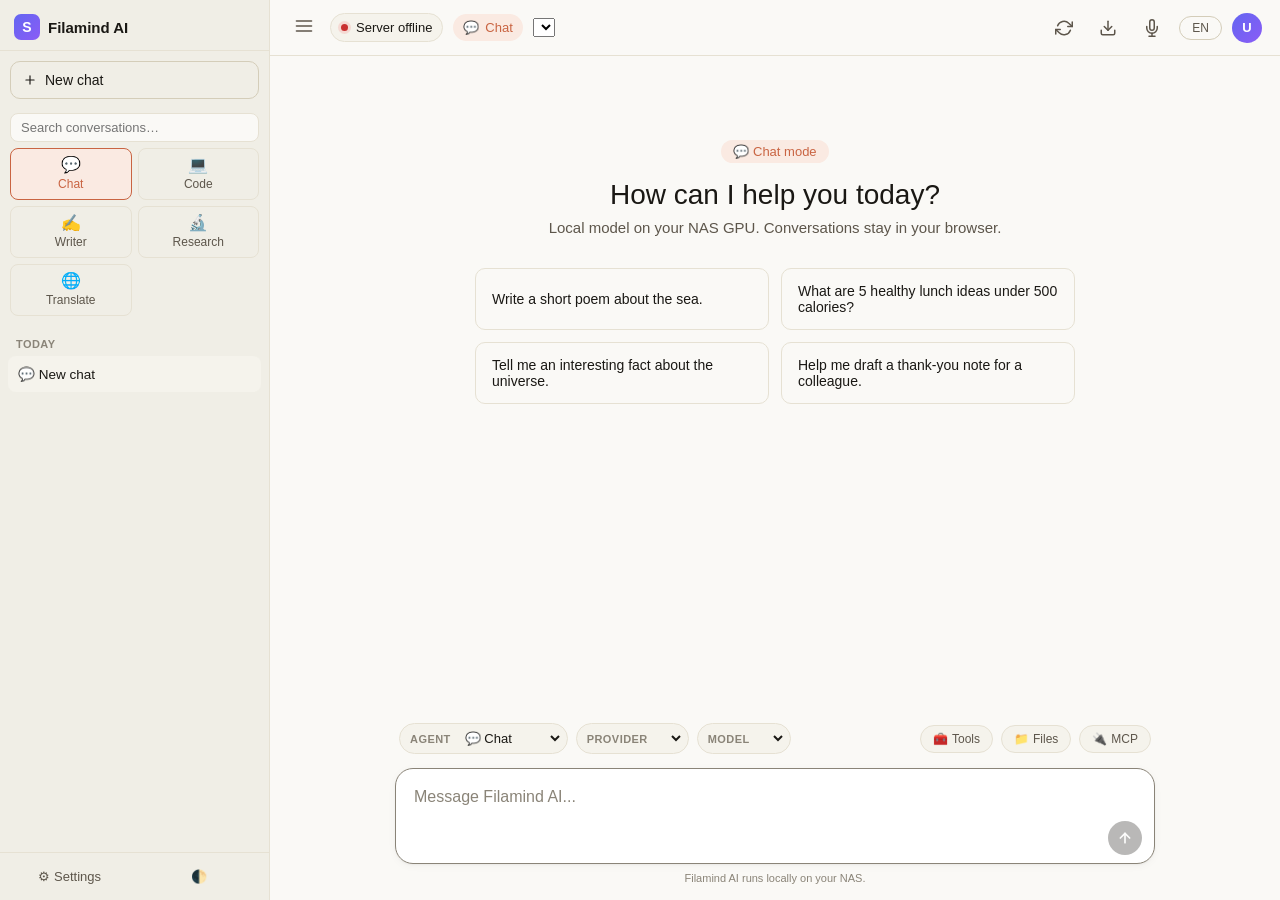
==== commit 3b179569: "feat(v1.2.5): release infrastructure + DSM Package Source + About tab User-visible - New "Settings →" ====
--- a/spk-source/package/web/index.html
+++ b/spk-source/package/web/index.html
@@ -819,6 +819,7 @@
             <button class="tab" data-tab="modes">Agents</button>
             <button class="tab" data-tab="connection">Connection</button>
             <button class="tab" data-tab="mcp">MCP</button>
+            <button class="tab" data-tab="about" data-i18n="about.tab">About</button>
         </div>
 
         <div class="tab-content active" data-tab-content="general">
@@ -1104,6 +1105,47 @@
             <div class="field">
                 <label data-i18n="mcp.registered_servers">Registered MCP servers</label>
                 <div id="mcpServersList"><div class="hint" data-i18n="mcp.no_servers_yet">No MCP servers registered yet.</div></div>
+            </div>
+        </div>
+
+        <div class="tab-content" data-tab-content="about">
+            <div class="field">
+                <label data-i18n="about.installed_version">Installed version</label>
+                <div id="aboutVersionCard" class="card" style="background:var(--bg-elev); padding:14px 16px; margin-top:6px;">
+                    <div class="hint" data-i18n="about.loading">Loading…</div>
+                </div>
+            </div>
+
+            <div class="field">
+                <label data-i18n="about.update_check">Updates</label>
+                <div id="aboutUpdateCard" class="card" style="background:var(--bg-elev); padding:14px 16px; margin-top:6px;">
+                    <div style="display:flex; gap:8px; align-items:center; flex-wrap:wrap;">
+                        <button class="btn btn-primary" id="btnCheckUpdate" data-i18n="about.check_now">Check for updates</button>
+                        <a id="aboutReleasesLink" class="btn" href="https://github.com/filamind-app/filamind-ai/releases" target="_blank" rel="noopener" data-i18n="about.all_releases">All releases on GitHub</a>
+                    </div>
+                    <div id="aboutUpdateResult" style="margin-top:12px;"></div>
+                    <div class="hint" style="margin-top:10px;" data-i18n="about.dsm_hint">For one-click updates from DSM Package Center, add the Filamind AI source URL under Package Center → Settings → Package Sources → Add → <code>https://filamind-app.github.io/filamind-ai/</code></div>
+                </div>
+            </div>
+
+            <div class="field">
+                <label data-i18n="about.changelog">Release history</label>
+                <div id="aboutChangelogCard" class="card" style="background:var(--bg-card); padding:14px 16px; margin-top:6px; max-height:520px; overflow-y:auto;">
+                    <div class="hint" data-i18n="about.loading">Loading…</div>
+                </div>
+            </div>
+
+            <div class="field">
+                <label data-i18n="about.links">Useful links</label>
+                <div class="card" style="background:var(--bg-elev); padding:14px 16px; margin-top:6px;">
+                    <div style="display:flex; gap:10px; flex-wrap:wrap;">
+                        <a class="btn" href="https://github.com/filamind-app/filamind-ai" target="_blank" rel="noopener" data-i18n="about.source_code">📦 Source code</a>
+                        <a class="btn" href="https://github.com/filamind-app/filamind-ai/issues" target="_blank" rel="noopener" data-i18n="about.report_issue">🐛 Report an issue</a>
+                        <a class="btn" href="https://github.com/filamind-app/filamind-ai/blob/main/CHANGELOG.md" target="_blank" rel="noopener" data-i18n="about.full_changelog">📜 Full changelog</a>
+                        <a class="btn" href="https://github.com/filamind-app/filamind-ai/discussions" target="_blank" rel="noopener" data-i18n="about.discussions">💬 Discussions</a>
+                        <a class="btn" href="mailto:eg2@live.com" data-i18n="about.contact_maintainer">✉ Email maintainer</a>
+                    </div>
+                </div>
             </div>
         </div>
 
@@ -2434,9 +2476,96 @@
     $("#cfgUseStream").checked = !!s.useStream;
     renderAgentsTab();
     loadModelList();
+    renderAboutTab();
     els.settingsModal.classList.add("open");
 }
 function closeSettings() { els.settingsModal.classList.remove("open"); }
+
+// ─── About tab ────────────────────────────────────────────────────────────
+async function renderAboutTab() {
+    const versionCard   = document.getElementById("aboutVersionCard");
+    const changelogCard = document.getElementById("aboutChangelogCard");
+    const t = (k, fb) => (window.tStr && window.tStr(k)) || fb;
+
+    try {
+        const r = await fetch("/api/version");
+        const v = await r.json();
+        const rows = [
+            [t("about.row_version", "Version"),        `<b>${escapeHtml(v.package_version || v.daemon_version)}</b>`],
+            [t("about.row_displayname", "Display name"), escapeHtml(v.displayname || "")],
+            [t("about.row_engine", "Inference engine"), escapeHtml(v.engine || "")],
+            [t("about.row_model", "Device target"),    escapeHtml(v.model || "")],
+            [t("about.row_arch", "Architecture"),      escapeHtml(v.arch || "")],
+            [t("about.row_dsm", "DSM version"),        escapeHtml(v.dsm_version || "—")],
+            [t("about.row_build", "Built"),            escapeHtml(v.build_date || "—")],
+            [t("about.row_sha", "Git revision"),       v.git_sha ? `<a href="${escapeHtml(v.repo_url)}/commit/${escapeHtml(v.git_sha)}" target="_blank" rel="noopener"><code>${escapeHtml(v.git_sha)}</code></a> (${escapeHtml(v.git_branch || "main")})` : "—"],
+            [t("about.row_maintainer", "Maintainer"),  escapeHtml(v.maintainer || "")],
+        ];
+        versionCard.innerHTML = `<table style="border-collapse:collapse; width:100%; font-size:13px;">${
+            rows.map(([k, val]) => `<tr><td style="padding:4px 8px; color:var(--text-dim); width:140px; vertical-align:top;">${escapeHtml(k)}</td><td style="padding:4px 8px;">${val}</td></tr>`).join("")
+        }</table>`;
+    } catch (e) {
+        versionCard.innerHTML = `<div class="alert alert-error">${escapeHtml(String(e))}</div>`;
+    }
+
+    try {
+        const r = await fetch("/api/changelog");
+        const md = await r.text();
+        // Use the existing markdown renderer if available; fall back to <pre>.
+        if (typeof renderMarkdown === "function") {
+            changelogCard.innerHTML = renderMarkdown(md);
+        } else {
+            changelogCard.innerHTML = `<pre style="white-space:pre-wrap; margin:0; font-size:12px;">${escapeHtml(md)}</pre>`;
+        }
+    } catch (e) {
+        changelogCard.innerHTML = `<div class="alert alert-error">${escapeHtml(String(e))}</div>`;
+    }
+}
+
+async function checkForUpdate() {
+    const out = document.getElementById("aboutUpdateResult");
+    const btn = document.getElementById("btnCheckUpdate");
+    const t = (k, fb) => (window.tStr && window.tStr(k)) || fb;
+    const origLabel = btn.textContent;
+    btn.disabled = true;
+    btn.textContent = t("about.checking", "Checking…");
+    out.innerHTML = "";
+    try {
+        const r = await fetch("/api/check-update");
+        const j = await r.json();
+        if (j.error) {
+            out.innerHTML = `<div class="alert alert-error">${t("about.check_failed","Update check failed")}: ${escapeHtml(j.error)}</div>`;
+        } else if (j.update_available) {
+            const dl = j.spk_download ? `<a class="btn btn-primary" href="${escapeHtml(j.spk_download)}" target="_blank" rel="noopener">⬇ ${t("about.download_spk","Download SPK")}</a>` : "";
+            out.innerHTML = `
+                <div class="alert" style="background:rgba(22,163,74,.10); color:var(--ok); border:1px solid rgba(22,163,74,.25); padding:12px;">
+                    <div style="font-weight:600; margin-bottom:6px;">🎉 ${t("about.update_available","Update available")}: <code>${escapeHtml(j.current)}</code> → <code>${escapeHtml(j.latest)}</code></div>
+                    <div class="hint">${t("about.published","Published")}: ${escapeHtml((j.published_at || "").slice(0,10))}</div>
+                    <div style="margin-top:10px; display:flex; gap:8px; flex-wrap:wrap;">
+                        ${dl}
+                        <a class="btn" href="${escapeHtml(j.release_url)}" target="_blank" rel="noopener">📝 ${t("about.release_notes","Release notes")}</a>
+                    </div>
+                    <details style="margin-top:10px;">
+                        <summary style="cursor:pointer; font-size:13px;">${t("about.show_notes","Show release notes")}</summary>
+                        <pre style="white-space:pre-wrap; margin-top:8px; font-size:12px; line-height:1.5;">${escapeHtml(j.release_notes || "")}</pre>
+                    </details>
+                </div>`;
+        } else if (j.latest) {
+            out.innerHTML = `<div class="alert alert-info">✓ ${t("about.up_to_date","You're on the latest version")} (<code>${escapeHtml(j.current)}</code>).</div>`;
+        } else {
+            out.innerHTML = `<div class="alert alert-info">${t("about.no_release","No releases published yet.")}</div>`;
+        }
+    } catch (e) {
+        out.innerHTML = `<div class="alert alert-error">${escapeHtml(String(e))}</div>`;
+    } finally {
+        btn.disabled = false;
+        btn.textContent = origLabel;
+    }
+}
+document.addEventListener("DOMContentLoaded", () => {
+    const b = document.getElementById("btnCheckUpdate");
+    if (b) b.addEventListener("click", checkForUpdate);
+});
 function saveSettings() {
     const s = STATE.settings;
     s.system  = $("#cfgSystem").value;
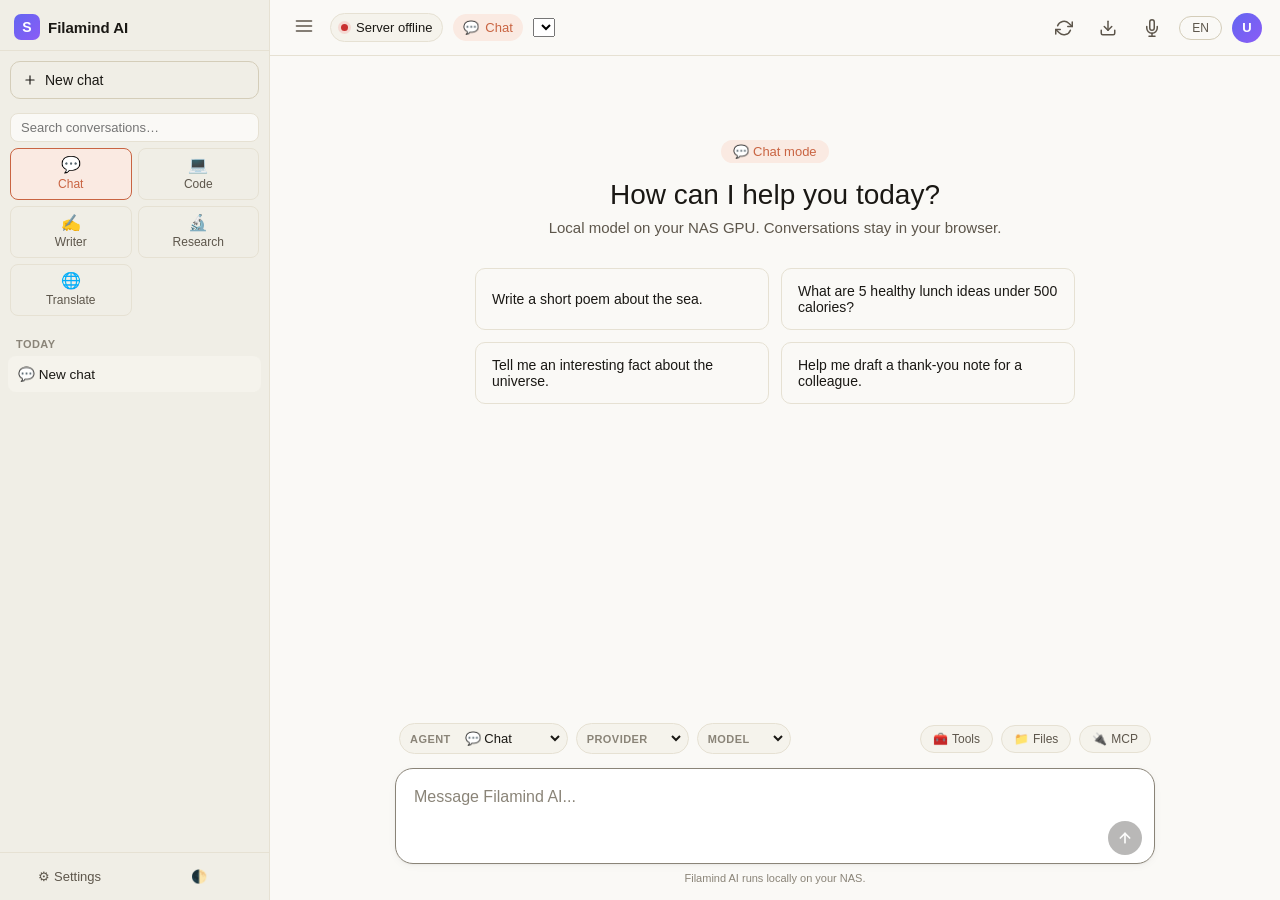
==== commit dac62919: "feat(v1.3.0): MCP runtime + 8 Tier-A built-in tool servers + UI Phase A complete: in-process MCP-sty" ====
--- a/spk-source/package/web/index.html
+++ b/spk-source/package/web/index.html
@@ -1089,22 +1089,39 @@
         <div class="tab-content" data-tab-content="mcp">
             <div class="field">
                 <label data-i18n="mcp.title">Model Context Protocol (MCP)</label>
-                <div class="hint" data-i18n="mcp.intro">MCP is an open standard for connecting AI assistants to tools, file systems, databases, and external APIs in a uniform way. Agents that support MCP can read NAS files, query databases, search the web, run scripts, and call any service that exposes an MCP server.</div>
-            </div>
-            <div class="card" style="border-style: dashed; background: var(--bg-elev);">
-                <h2 data-i18n="mcp.coming_title">🔌 Coming in v1.3</h2>
-                <div class="hint" style="margin-bottom: 10px;" data-i18n="mcp.coming_intro">MCP integration is planned for the next release. When shipped, you'll be able to:</div>
-                <ul style="font-size: 14px; line-height: 1.7; color: var(--text-dim); padding-left: 22px;">
-                    <li data-i18n="mcp.feat_servers">Register MCP servers by URL or local command (stdio).</li>
-                    <li data-i18n="mcp.feat_tools">Pick per-agent which tools (resources, prompts, functions) the model can call.</li>
-                    <li data-i18n="mcp.feat_filesystem">Bundled servers: NAS filesystem (allow-listed paths), HTTP fetch (allow-listed hosts), calculator, current time, simple web search.</li>
-                    <li data-i18n="mcp.feat_observability">Per-call audit log so you can see which tools the agent invoked and with what arguments.</li>
-                </ul>
-                <div class="hint" style="margin-top: 10px;" data-i18n="mcp.spec_link">Spec: <a href="https://modelcontextprotocol.io" target="_blank" rel="noopener">modelcontextprotocol.io</a></div>
-            </div>
-            <div class="field">
-                <label data-i18n="mcp.registered_servers">Registered MCP servers</label>
-                <div id="mcpServersList"><div class="hint" data-i18n="mcp.no_servers_yet">No MCP servers registered yet.</div></div>
+                <div class="hint" data-i18n="mcp.intro">Tool servers that the assistant can call mid-conversation: filesystem (allow-listed), HTTP fetch, calculator, time, memory, NAS info, SQLite, shell (opt-in). Each call is audit-logged.</div>
+            </div>
+
+            <div class="field">
+                <label data-i18n="mcp.registered_servers">Registered servers</label>
+                <div id="mcpServersList">
+                    <div class="hint" data-i18n="mcp.loading">Loading…</div>
+                </div>
+            </div>
+
+            <div class="field">
+                <label data-i18n="mcp.test_tool">Test a tool call</label>
+                <div class="card" style="background:var(--bg-elev); padding:14px 16px;">
+                    <div style="display:flex; gap:8px; align-items:center; flex-wrap:wrap; margin-bottom:8px;">
+                        <select id="mcpToolSelect" class="ct-select" style="flex:1; min-width:220px;"></select>
+                        <button class="btn btn-primary" id="btnMcpCall" data-i18n="mcp.run">Run</button>
+                    </div>
+                    <textarea id="mcpToolArgs" placeholder='{"expression": "2 + 3 * 4"}' style="width:100%; min-height:80px; font-family:monospace; font-size:12px; padding:8px;"></textarea>
+                    <div id="mcpToolResult" style="margin-top:8px;"></div>
+                </div>
+            </div>
+
+            <div class="field">
+                <label data-i18n="mcp.audit_log">Audit log (last 100 calls — admin only)</label>
+                <div id="mcpAuditCard" class="card" style="background:var(--bg-card); padding:0; max-height:340px; overflow-y:auto; font-size:12px;">
+                    <div style="padding:14px;" class="hint" data-i18n="mcp.audit_loading">Loading…</div>
+                </div>
+            </div>
+
+            <div class="card" style="background:var(--bg-elev); margin-top:14px; font-size:13px;">
+                <h2 style="margin:0 0 6px; font-size:14px;" data-i18n="mcp.next_title">Coming in v1.3.1</h2>
+                <div class="hint">Tier B cloud integrations: web search (Brave/Tavily), GitHub, Home Assistant, Synology FileStation, Surveillance Station — they need per-user API keys you'll paste under Settings → Providers.</div>
+                <div class="hint" style="margin-top: 6px;" data-i18n="mcp.spec_link">Spec: <a href="https://modelcontextprotocol.io" target="_blank" rel="noopener">modelcontextprotocol.io</a></div>
             </div>
         </div>
 
@@ -2477,6 +2494,7 @@
     renderAgentsTab();
     loadModelList();
     renderAboutTab();
+    renderMcpTab();
     els.settingsModal.classList.add("open");
 }
 function closeSettings() { els.settingsModal.classList.remove("open"); }
@@ -2565,7 +2583,136 @@
 document.addEventListener("DOMContentLoaded", () => {
     const b = document.getElementById("btnCheckUpdate");
     if (b) b.addEventListener("click", checkForUpdate);
+    const m = document.getElementById("btnMcpCall");
+    if (m) m.addEventListener("click", callMcpTool);
 });
+
+// ─── MCP tab ──────────────────────────────────────────────────────────────
+let MCP_TOOLS = [];   // cached flat tool list for the select
+
+async function renderMcpTab() {
+    const list   = document.getElementById("mcpServersList");
+    const select = document.getElementById("mcpToolSelect");
+    const audit  = document.getElementById("mcpAuditCard");
+    const t = (k, fb) => (window.tStr && window.tStr(k)) || fb;
+
+    // ── Server list ─────────────────────────────────────────────────────
+    try {
+        const r = await fetch("/api/mcp/servers");
+        if (r.status === 503) {
+            list.innerHTML = `<div class="alert alert-info">${t("mcp.unavailable","MCP runtime unavailable on this install.")}</div>`;
+            select.innerHTML = "";
+            return;
+        }
+        const j = await r.json();
+        const servers = j.servers || [];
+        if (!servers.length) {
+            list.innerHTML = `<div class="hint">${t("mcp.no_servers_yet","No MCP servers registered yet.")}</div>`;
+        } else {
+            list.innerHTML = servers.map(s => `
+                <div class="card" style="background:var(--bg-elev); padding:12px 14px; margin-bottom:8px;">
+                    <div style="display:flex; align-items:center; gap:10px;">
+                        <label style="display:flex; align-items:center; gap:6px; cursor:pointer; flex:1; min-width:0;">
+                            <input type="checkbox" data-mcp-toggle="${escapeHtml(s.name)}" ${s.enabled ? "checked" : ""}>
+                            <b>${escapeHtml(s.title || s.name)}</b>
+                            <span class="hint" style="margin:0;">(${s.tool_count} ${t("mcp.tools","tools")})</span>
+                        </label>
+                    </div>
+                    <div class="hint" style="margin-top:4px;">${escapeHtml(s.description || "")}</div>
+                    <details style="margin-top:6px;">
+                        <summary style="cursor:pointer; font-size:12px;">${t("mcp.show_tools","Tool list")}</summary>
+                        <ul style="margin:6px 0 0 14px; font-size:12px; line-height:1.5;">
+                            ${(s.tools || []).map(tool => `<li><code>${escapeHtml(tool.name)}</code> — ${escapeHtml(tool.description || "")}</li>`).join("")}
+                        </ul>
+                    </details>
+                </div>
+            `).join("");
+            list.querySelectorAll("[data-mcp-toggle]").forEach(cb => {
+                cb.addEventListener("change", async () => {
+                    const name = cb.dataset.mcpToggle;
+                    const r = await fetch(`/api/mcp/servers/${encodeURIComponent(name)}/toggle`, {
+                        method:  "POST",
+                        headers: {"Content-Type": "application/json"},
+                        body:    JSON.stringify({enabled: cb.checked}),
+                    });
+                    if (!r.ok) { cb.checked = !cb.checked; }
+                });
+            });
+        }
+
+        // Populate the test-call tool select
+        MCP_TOOLS = [];
+        servers.forEach(s => s.enabled && (s.tools || []).forEach(tool => MCP_TOOLS.push({name: tool.name, server: s.name})));
+        select.innerHTML = MCP_TOOLS.map(t => `<option value="${escapeHtml(t.name)}">${escapeHtml(t.name)}</option>`).join("");
+    } catch (e) {
+        list.innerHTML = `<div class="alert alert-error">${escapeHtml(String(e))}</div>`;
+    }
+
+    // ── Audit log (admin only) ──────────────────────────────────────────
+    try {
+        const r = await fetch("/api/mcp/audit");
+        if (r.status === 403) {
+            audit.innerHTML = `<div class="hint" style="padding:14px;">${t("mcp.audit_admin_only","Admin only.")}</div>`;
+            return;
+        }
+        const j = await r.json();
+        const entries = j.entries || [];
+        if (!entries.length) {
+            audit.innerHTML = `<div class="hint" style="padding:14px;">${t("mcp.audit_empty","No tool calls yet.")}</div>`;
+        } else {
+            audit.innerHTML = `<table style="width:100%; border-collapse:collapse; font-size:12px;">
+                <thead><tr style="background:var(--bg-elev);">
+                    <th style="text-align:left; padding:6px 10px;">${t("mcp.audit_time","Time")}</th>
+                    <th style="text-align:left; padding:6px 10px;">${t("mcp.audit_tool","Tool")}</th>
+                    <th style="text-align:right; padding:6px 10px;">${t("mcp.audit_dur","ms")}</th>
+                    <th style="text-align:left; padding:6px 10px;">${t("mcp.audit_result","Result")}</th>
+                </tr></thead><tbody>
+                ${entries.map(e => `
+                    <tr style="border-top:1px solid var(--border);">
+                        <td style="padding:6px 10px; font-family:monospace; color:var(--text-dim);">${new Date(e.ts * 1000).toLocaleString()}</td>
+                        <td style="padding:6px 10px;"><code>${escapeHtml(e.tool)}</code></td>
+                        <td style="padding:6px 10px; text-align:right;">${e.duration_ms}</td>
+                        <td style="padding:6px 10px;">${e.ok ? `<span style="color:var(--ok);">✓ ${e.result_size}b</span>` : `<span style="color:var(--danger);">✗ ${escapeHtml(e.error||"")}</span>`}</td>
+                    </tr>`).join("")}
+            </tbody></table>`;
+        }
+    } catch (e) {
+        audit.innerHTML = `<div class="alert alert-error" style="margin:10px;">${escapeHtml(String(e))}</div>`;
+    }
+}
+
+async function callMcpTool() {
+    const select = document.getElementById("mcpToolSelect");
+    const argsEl = document.getElementById("mcpToolArgs");
+    const out    = document.getElementById("mcpToolResult");
+    const tool   = select.value;
+    let args = {};
+    const raw = (argsEl.value || "").trim();
+    if (raw) {
+        try { args = JSON.parse(raw); }
+        catch (e) {
+            out.innerHTML = `<div class="alert alert-error">JSON parse error: ${escapeHtml(String(e))}</div>`;
+            return;
+        }
+    }
+    out.innerHTML = `<div class="hint">Running ${escapeHtml(tool)}…</div>`;
+    try {
+        const r = await fetch("/api/mcp/call", {
+            method:  "POST",
+            headers: {"Content-Type": "application/json"},
+            body:    JSON.stringify({tool, args}),
+        });
+        const j = await r.json();
+        const pretty = JSON.stringify(j, null, 2);
+        out.innerHTML = `<pre style="background:var(--bg); padding:10px; border-radius:6px; max-height:300px; overflow:auto; font-size:11px;">${escapeHtml(pretty)}</pre>`;
+        // refresh audit log
+        const audit = document.getElementById("mcpAuditCard");
+        if (audit) renderMcpTab();
+    } catch (e) {
+        out.innerHTML = `<div class="alert alert-error">${escapeHtml(String(e))}</div>`;
+    }
+}
+
 function saveSettings() {
     const s = STATE.settings;
     s.system  = $("#cfgSystem").value;
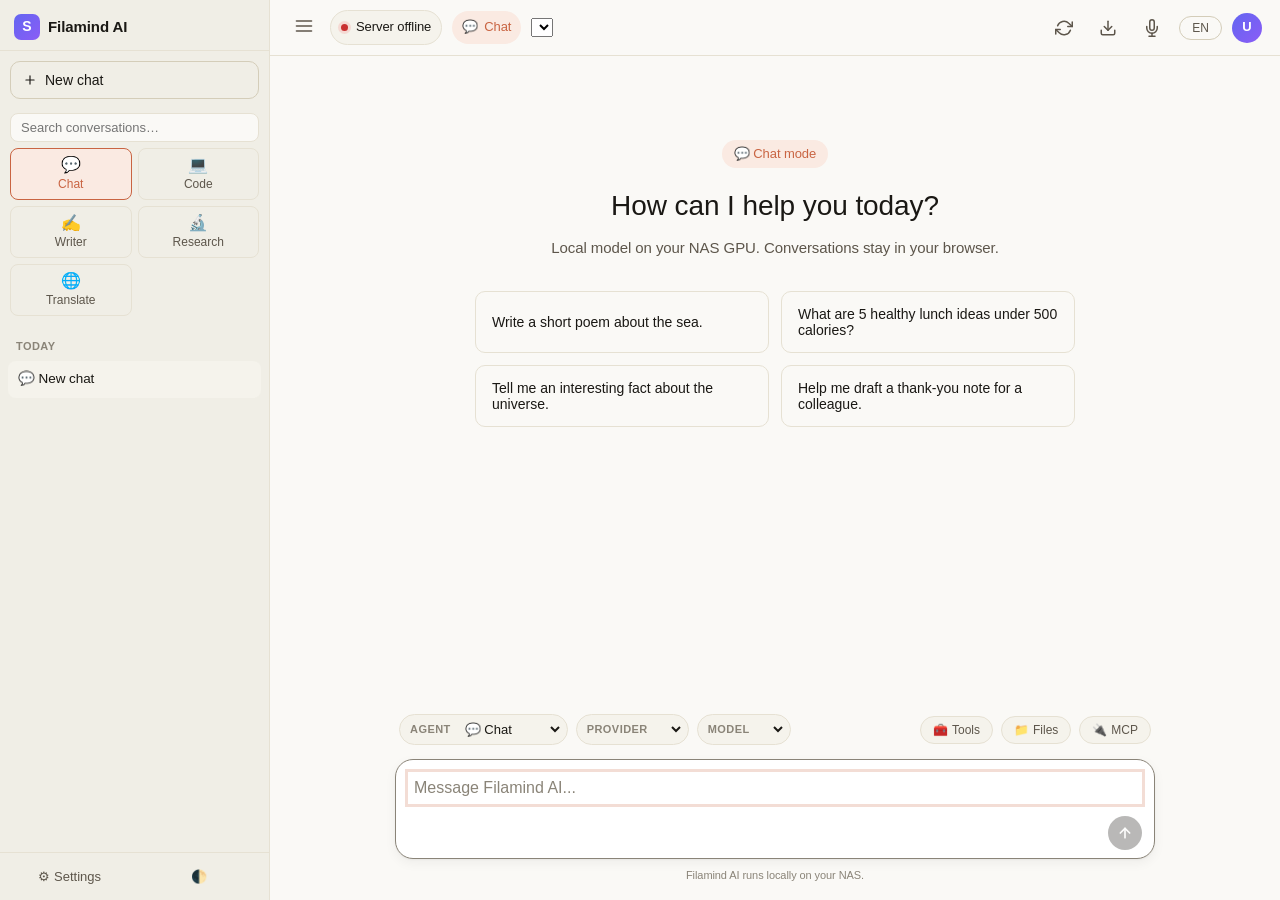
==== commit 5e560c54: "feat(v1.3.1): UX polish — MCP button wired, Settings modal redesigned, modern visual pass User-visib" ====
--- a/spk-source/package/web/index.html
+++ b/spk-source/package/web/index.html
@@ -31,6 +31,7 @@
 :root {
     --bg: #faf9f6;
     --bg-elev: #f5f3ec;
+    --bg-card: #ffffff;
     --bg-sidebar: #f0eee6;
     --bg-input: #ffffff;
     --text: #1a1814;
@@ -47,12 +48,16 @@
     --danger: #c93030;
     --warn: #d97706;
     --ok: #16a34a;
-    --shadow: 0 1px 2px rgba(0,0,0,.04), 0 2px 8px rgba(0,0,0,.04);
+    --shadow-sm: 0 1px 2px rgba(0,0,0,.04);
+    --shadow:    0 1px 2px rgba(0,0,0,.04), 0 4px 12px rgba(0,0,0,.05);
+    --shadow-lg: 0 8px 24px rgba(0,0,0,.08), 0 24px 64px -16px rgba(0,0,0,.20);
     --radius: 10px;
+    --ring: 0 0 0 3px rgba(201, 100, 66, .22);
 }
 [data-theme="dark"] {
     --bg: #1f1e1c;
-    --bg-elev: #28272500;
+    --bg-elev: #2a2926;
+    --bg-card: #28272a;
     --bg-sidebar: #181715;
     --bg-input: #2a2926;
     --text: #ece9e0;
@@ -66,19 +71,48 @@
     --user-bg: #2c2a26;
     --code-bg: #15140f;
     --code-text: #e8e4d8;
-    --shadow: 0 1px 2px rgba(0,0,0,.2), 0 2px 8px rgba(0,0,0,.3);
-}
+    --shadow-sm: 0 1px 2px rgba(0,0,0,.25);
+    --shadow:    0 1px 2px rgba(0,0,0,.25), 0 4px 12px rgba(0,0,0,.3);
+    --shadow-lg: 0 8px 24px rgba(0,0,0,.4), 0 24px 64px -16px rgba(0,0,0,.5);
+    --ring: 0 0 0 3px rgba(215, 118, 88, .32);
+}
+:root[data-theme="dark"] .modal-head .icon-btn { background: transparent; }
+
 * { box-sizing: border-box; }
 html, body {
     margin: 0; padding: 0;
     height: 100vh; width: 100vw;
     overflow: hidden;
-    font-family: -apple-system, BlinkMacSystemFont, "Segoe UI", "Helvetica Neue", Helvetica, Arial, "Noto Sans Arabic", sans-serif;
+    font-family: -apple-system, BlinkMacSystemFont, "Inter", "Segoe UI", "Helvetica Neue", Helvetica, Arial, "Noto Sans Arabic", system-ui, sans-serif;
     background: var(--bg);
     color: var(--text);
     -webkit-font-smoothing: antialiased;
     -moz-osx-font-smoothing: grayscale;
-}
+    letter-spacing: -.005em;
+    line-height: 1.55;
+}
+
+/* Focus rings — visible only for keyboard navigation */
+button:focus-visible,
+input:focus-visible,
+select:focus-visible,
+textarea:focus-visible,
+.tab:focus-visible {
+    outline: none;
+    box-shadow: var(--ring);
+}
+
+/* Polished scrollbars */
+*::-webkit-scrollbar { width: 10px; height: 10px; }
+*::-webkit-scrollbar-track { background: transparent; }
+*::-webkit-scrollbar-thumb {
+    background: var(--border-strong);
+    border: 2px solid var(--bg);
+    border-radius: 999px;
+    transition: background 160ms ease;
+}
+*::-webkit-scrollbar-thumb:hover { background: var(--text-faint); }
+* { scrollbar-width: thin; scrollbar-color: var(--border-strong) transparent; }
 body { display: flex; }
 
 /* ============ Sidebar ============ */
@@ -496,53 +530,169 @@
 .input-foot { text-align: center; font-size: 11px; color: var(--text-faint); margin-top: 8px; }
 
 /* ============ Modal ============ */
+/* ═══════ Modal (Settings) — sidebar layout, refined v1.3.1 ═══════ */
 .modal-backdrop {
     display: none;
     position: fixed; inset: 0;
-    background: rgba(0,0,0,.4);
+    background: rgba(20, 18, 14, .55);
+    backdrop-filter: blur(6px);
+    -webkit-backdrop-filter: blur(6px);
     align-items: center; justify-content: center;
     z-index: 100;
-}
-.modal-backdrop.open { display: flex; }
+    opacity: 0;
+    transition: opacity 180ms ease;
+}
+.modal-backdrop.open {
+    display: flex;
+    opacity: 1;
+}
 .modal {
-    background: var(--bg);
+    background: var(--bg-card);
     color: var(--text);
-    border-radius: 14px;
-    width: min(640px, 92vw);
-    max-height: 90vh;
-    overflow-y: auto;
-    box-shadow: 0 10px 40px rgba(0,0,0,.3);
-}
+    border-radius: 16px;
+    width: min(1024px, 94vw);
+    height: min(720px, 90vh);
+    box-shadow:
+        0 24px 64px -16px rgba(0,0,0,.40),
+        0 2px 8px rgba(0,0,0,.08);
+    display: grid;
+    grid-template-rows: auto 1fr auto;
+    grid-template-columns: 232px 1fr;
+    grid-template-areas:
+        "head head"
+        "side body"
+        "side foot";
+    overflow: hidden;
+    transform: translateY(8px) scale(.98);
+    opacity: 0;
+    transition: transform 220ms cubic-bezier(.16,1,.3,1), opacity 180ms ease;
+}
+.modal-backdrop.open .modal { transform: translateY(0) scale(1); opacity: 1; }
+
 .modal-head {
-    padding: 16px 20px;
+    grid-area: head;
+    padding: 18px 24px;
     border-bottom: 1px solid var(--border);
     display: flex; align-items: center; justify-content: space-between;
-    position: sticky; top: 0;
-    background: var(--bg); z-index: 2;
-}
-.modal-head h2 { margin: 0; font-size: 18px; font-weight: 600; }
+    background: var(--bg-card);
+}
+.modal-head h2 {
+    margin: 0; font-size: 17px; font-weight: 600;
+    letter-spacing: -.01em;
+}
+.modal-head .icon-btn {
+    width: 32px; height: 32px;
+    border-radius: 8px;
+    display: inline-flex; align-items: center; justify-content: center;
+    transition: background 140ms ease;
+}
+.modal-head .icon-btn:hover { background: var(--bg-elev); }
+
+/* Sidebar tab nav */
 .tabs {
-    display: flex; gap: 4px;
-    padding: 0 20px;
-    border-bottom: 1px solid var(--border);
-    position: sticky; top: 56px; background: var(--bg); z-index: 1;
+    grid-area: side;
+    padding: 16px 12px;
+    border-right: 1px solid var(--border);
+    background: var(--bg-elev);
+    display: flex; flex-direction: column;
+    gap: 2px;
+    overflow-y: auto;
 }
 .tab {
-    padding: 10px 14px;
-    background: transparent; border: 0; border-bottom: 2px solid transparent;
+    width: 100%;
+    text-align: start;
+    padding: 9px 14px;
+    background: transparent;
+    border: 0;
+    border-radius: 8px;
     cursor: pointer;
     color: var(--text-dim);
     font-size: 14px; font-weight: 500;
-}
-.tab.active { color: var(--accent); border-bottom-color: var(--accent); }
-.tab-content { display: none; padding: 16px 20px; }
+    transition: all 140ms ease;
+    display: flex; align-items: center; gap: 10px;
+    position: relative;
+}
+.tab::before {
+    content: ""; font-size: 15px; line-height: 1;
+}
+.tab[data-tab="general"]::before    { content: "⚙"; }
+.tab[data-tab="sampling"]::before   { content: "🎛"; }
+.tab[data-tab="providers"]::before  { content: "🔑"; }
+.tab[data-tab="resources"]::before  { content: "📊"; }
+.tab[data-tab="models"]::before     { content: "🧠"; }
+.tab[data-tab="system"]::before     { content: "🖥"; }
+.tab[data-tab="modes"]::before      { content: "🤖"; }
+.tab[data-tab="connection"]::before { content: "🔌"; }
+.tab[data-tab="mcp"]::before        { content: "🛠"; }
+.tab[data-tab="about"]::before      { content: "ⓘ"; }
+
+.tab:hover { background: var(--bg); color: var(--text); }
+.tab.active {
+    background: var(--accent-faint);
+    color: var(--accent);
+    font-weight: 600;
+}
+
+/* Tab content area */
+.tab-content {
+    grid-area: body;
+    display: none;
+    padding: 24px 28px;
+    overflow-y: auto;
+    animation: tabFade 200ms ease;
+}
 .tab-content.active { display: block; }
+@keyframes tabFade {
+    from { opacity: 0; transform: translateY(4px); }
+    to   { opacity: 1; transform: translateY(0); }
+}
+
 .modal-foot {
-    padding: 12px 20px;
+    grid-area: foot;
+    padding: 14px 24px;
     border-top: 1px solid var(--border);
-    display: flex; gap: 8px; justify-content: flex-end;
-    position: sticky; bottom: 0;
-    background: var(--bg);
+    display: flex; gap: 10px; justify-content: flex-end;
+    background: var(--bg-card);
+}
+
+/* Compact / mobile: collapse to single column with horizontal scroll-tabs */
+@media (max-width: 760px) {
+    .modal {
+        grid-template-columns: 1fr;
+        grid-template-rows: auto auto 1fr auto;
+        grid-template-areas:
+            "head"
+            "side"
+            "body"
+            "foot";
+        height: 100vh; width: 100vw; max-height: 100vh;
+        border-radius: 0;
+    }
+    .tabs {
+        flex-direction: row;
+        padding: 8px 12px;
+        border-right: 0; border-bottom: 1px solid var(--border);
+        overflow-x: auto; overflow-y: hidden;
+        gap: 4px;
+        scroll-behavior: smooth;
+    }
+    .tab {
+        flex: 0 0 auto;
+        padding: 8px 14px;
+    }
+    .tab-content { padding: 18px 18px 24px; }
+}
+
+/* RTL flip for sidebar border */
+html[dir="rtl"] .tabs {
+    border-right: 0;
+    border-left: 1px solid var(--border);
+}
+html[dir="rtl"] .tab {
+    text-align: start;
+}
+@media (max-width: 760px) {
+    html[dir="rtl"] .tabs { border-left: 0; border-bottom: 1px solid var(--border); }
 }
 .btn {
     padding: 8px 16px;
@@ -2203,10 +2353,22 @@
     });
 }
 function openFilesMenu() {
-    alert((tStr("toolbar.files_soon") || "File attachments are coming in v1.3 (RAG per agent — upload PDFs / TXT / MD). For now, paste text directly into the message."));
+    // v1.3+: route through Settings modal where the upload + per-agent file
+    // list lives. Until that ships, the MCP tab covers the same conceptual
+    // space (tools attached to an agent).
+    openSettingsTab("mcp");
 }
 function openMcpMenu() {
-    alert((tStr("toolbar.mcp_soon") || "MCP (Model Context Protocol) integration is on the roadmap for v1.3. It will let agents call external tools, file systems, and APIs via the standard MCP spec. See Settings → MCP for the upcoming config."));
+    // Open Settings → MCP. The runtime (v1.3.0) ships 8 working tool servers
+    // exposed there — this used to be a "coming soon" alert.
+    openSettingsTab("mcp");
+}
+function openSettingsTab(tabId) {
+    openSettings();
+    // Switch to the requested tab (the click handler installed at boot
+    // does the swap; we synthesize a click here so behavior stays in one place).
+    const target = document.querySelector(`.tab[data-tab="${tabId}"]`);
+    if (target) target.click();
 }
 function showSimpleMenu(items, onPick) {
     // Lightweight inline modal
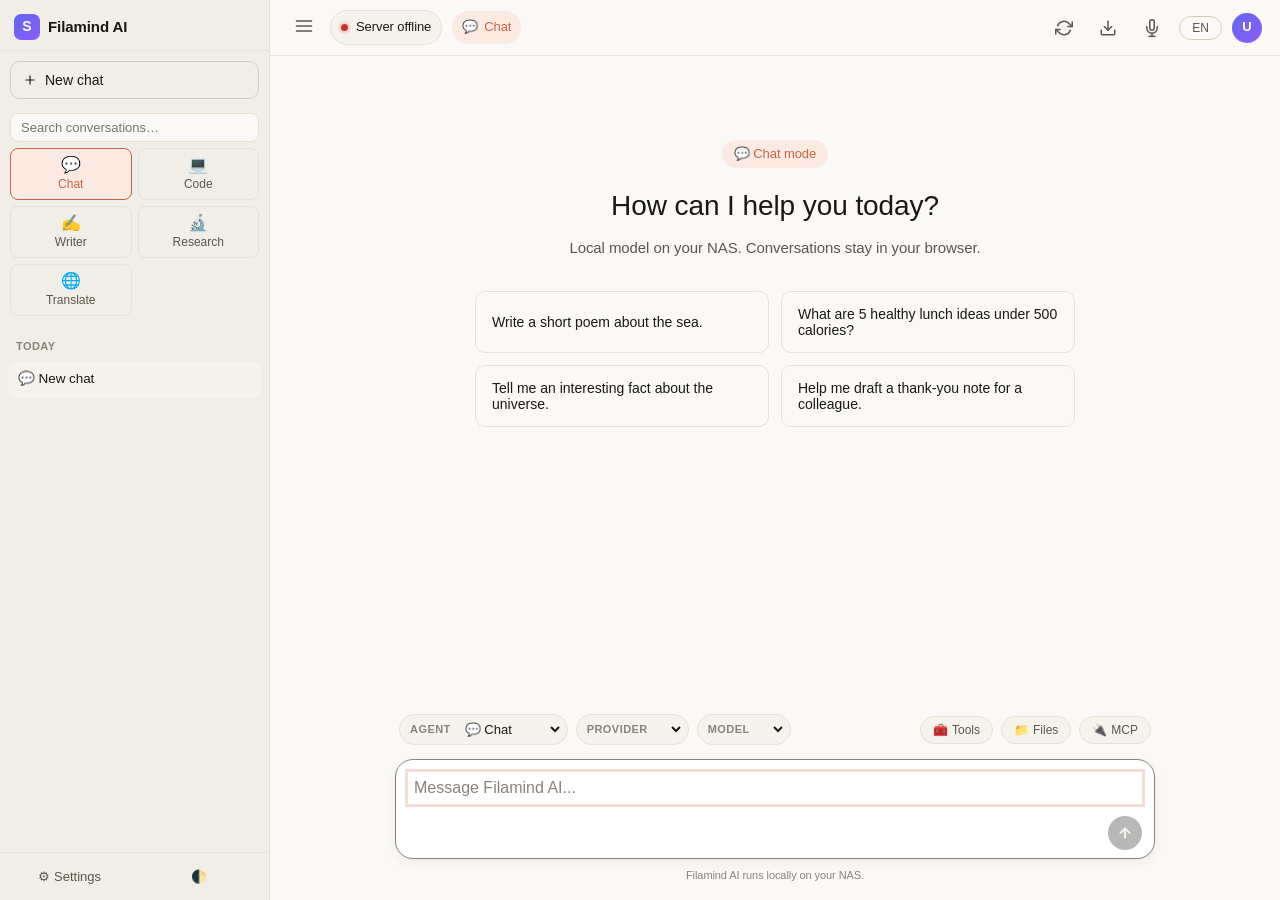
==== commit b56532d5: "v1.3.2: security hardening + UI fixes + honesty pass Result of a candid 6-perspective internal audit" ====
--- a/spk-source/package/web/index.html
+++ b/spk-source/package/web/index.html
@@ -694,6 +694,80 @@
 @media (max-width: 760px) {
     html[dir="rtl"] .tabs { border-left: 0; border-bottom: 1px solid var(--border); }
 }
+
+/* ═══════ Cards / alerts / badges — used by MCP, About, Providers tabs ═══════
+   These were referenced by the JS (.card, .alert, .badge, .btn-danger,
+   .modal-body) but never defined in this file, so those panels rendered
+   completely unstyled. v1.3.2 fix. */
+.card {
+    background: var(--bg-card);
+    border: 1px solid var(--border);
+    border-radius: 12px;
+    padding: 16px 18px;
+    margin-bottom: 14px;
+    box-shadow: var(--shadow-sm);
+}
+.card h2 { margin: 0 0 10px; font-size: 15px; font-weight: 600; }
+.card h3 { margin: 0 0 8px; font-size: 14px; font-weight: 600; }
+.modal-body { padding: 18px 20px; }
+
+.alert {
+    padding: 10px 14px;
+    border-radius: 9px;
+    font-size: 13px;
+    line-height: 1.5;
+    margin: 8px 0;
+    border: 1px solid transparent;
+}
+.alert-error   { background: rgba(201,48,48,.10);  color: var(--danger); border-color: rgba(201,48,48,.22); }
+.alert-ok      { background: rgba(22,163,74,.10);  color: var(--ok);     border-color: rgba(22,163,74,.22); }
+.alert-info    { background: var(--accent-faint);  color: var(--accent); border-color: var(--accent-faint); }
+.alert-warn    { background: rgba(217,119,6,.10);   color: var(--warn);   border-color: rgba(217,119,6,.22); }
+
+.badge {
+    display: inline-block;
+    padding: 2px 9px;
+    border-radius: 999px;
+    font-size: 11px; font-weight: 600;
+    text-transform: uppercase; letter-spacing: .04em;
+}
+.badge-admin { background: var(--accent-faint); color: var(--accent); }
+.badge-user  { background: var(--bg-elev);      color: var(--text-dim); }
+.badge-on    { background: rgba(22,163,74,.14);  color: var(--ok); }
+.badge-off   { background: var(--bg-elev);       color: var(--text-faint); }
+
+.btn-danger  { color: var(--danger); border-color: var(--danger); background: var(--bg); }
+.btn-danger:hover { background: rgba(201,48,48,.08); }
+.btn-sm {
+    padding: 5px 12px; font-size: 12px; border-radius: 7px;
+    border: 1px solid var(--border-strong); background: var(--bg);
+    color: var(--text); cursor: pointer; font-weight: 500;
+}
+.btn-sm:hover { background: var(--bg-elev); }
+
+/* Simple table used in MCP audit + admin-style listings inside Settings */
+table.mini { width: 100%; border-collapse: collapse; font-size: 13px; }
+table.mini th, table.mini td {
+    padding: 8px 10px; text-align: start;
+    border-bottom: 1px solid var(--border);
+}
+table.mini th { color: var(--text-dim); font-size: 11px; text-transform: uppercase; letter-spacing: .04em; }
+html[dir="rtl"] table.mini th, html[dir="rtl"] table.mini td { text-align: start; }
+
+/* Toggle switch for MCP server enable/disable */
+.switch { position: relative; display: inline-block; width: 40px; height: 22px; }
+.switch input { opacity: 0; width: 0; height: 0; }
+.switch .slider {
+    position: absolute; inset: 0; cursor: pointer;
+    background: var(--border-strong); border-radius: 999px; transition: .2s;
+}
+.switch .slider::before {
+    content: ""; position: absolute; height: 16px; width: 16px;
+    left: 3px; bottom: 3px; background: #fff; border-radius: 50%; transition: .2s;
+}
+.switch input:checked + .slider { background: var(--accent); }
+.switch input:checked + .slider::before { transform: translateX(18px); }
+
 .btn {
     padding: 8px 16px;
     border-radius: 8px;
@@ -900,7 +974,6 @@
             <span id="modelName">Checking server…</span>
         </div>
         <div class="mode-pill" id="modePill"><span id="modeIcon">💬</span> <span id="modeName">Chat</span></div>
-        <select class="provider-select" id="providerSelect" title="Provider"></select>
         <div class="spacer"></div>
         <button class="icon-btn" id="btnRegen" data-i18n-title="chat.regenerate" title="Regenerate last response"><svg width="18" height="18" viewBox="0 0 24 24" fill="none" stroke="currentColor" stroke-width="2" stroke-linecap="round" stroke-linejoin="round"><polyline points="23 4 23 10 17 10"></polyline><polyline points="1 20 1 14 7 14"></polyline><path d="M3.51 9a9 9 0 0 1 14.85-3.36L23 10M1 14l4.64 4.36A9 9 0 0 0 20.49 15"></path></svg></button>
         <button class="icon-btn" id="btnExport" data-i18n-title="actions.export_conversation" title="Export conversation"><svg width="18" height="18" viewBox="0 0 24 24" fill="none" stroke="currentColor" stroke-width="2" stroke-linecap="round" stroke-linejoin="round"><path d="M21 15v4a2 2 0 0 1-2 2H5a2 2 0 0 1-2-2v-4"/><polyline points="7 10 12 15 17 10"/><line x1="12" y1="15" x2="12" y2="3"/></svg></button>
@@ -939,8 +1012,8 @@
             </div>
             <div class="ct-spacer"></div>
             <button class="ct-btn" id="btnToolsBottom" data-i18n-title="toolbar.tools_title" title="Tools (insert helpers)">🧰 <span data-i18n="toolbar.tools">Tools</span></button>
-            <button class="ct-btn" id="btnFilesBottom" data-i18n-title="toolbar.files_title" title="Attach file (coming soon)">📁 <span data-i18n="toolbar.files">Files</span></button>
-            <button class="ct-btn" id="btnMcpBottom" data-i18n-title="toolbar.mcp_title" title="MCP servers (coming soon)">🔌 <span data-i18n="toolbar.mcp">MCP</span></button>
+            <button class="ct-btn" id="btnFilesBottom" data-i18n-title="toolbar.files_title" title="Files (opens MCP filesystem tools)">📁 <span data-i18n="toolbar.files">Files</span></button>
+            <button class="ct-btn" id="btnMcpBottom" data-i18n-title="toolbar.mcp_title" title="Open MCP tool servers">🔌 <span data-i18n="toolbar.mcp">MCP</span></button>
         </div>
         <div class="input-card">
             <textarea id="inputBox" rows="1" placeholder="Message Filamind AI..." autofocus></textarea>
@@ -956,18 +1029,18 @@
 <div class="modal-backdrop" id="settingsModal">
     <div class="modal">
         <div class="modal-head">
-            <h2>Settings</h2>
+            <h2 data-i18n="settings.title">Settings</h2>
             <button class="icon-btn" onclick="closeSettings()">✕</button>
         </div>
         <div class="tabs">
-            <button class="tab active" data-tab="general">General</button>
-            <button class="tab" data-tab="sampling">Sampling</button>
-            <button class="tab" data-tab="providers">Providers</button>
-            <button class="tab" data-tab="resources">Resources</button>
-            <button class="tab" data-tab="models">Models</button>
-            <button class="tab" data-tab="system">System</button>
-            <button class="tab" data-tab="modes">Agents</button>
-            <button class="tab" data-tab="connection">Connection</button>
+            <button class="tab active" data-tab="general" data-i18n="settings.general">General</button>
+            <button class="tab" data-tab="sampling" data-i18n="settings.sampling">Sampling</button>
+            <button class="tab" data-tab="providers" data-i18n="settings.providers">Providers</button>
+            <button class="tab" data-tab="resources" data-i18n="settings.resources">Resources</button>
+            <button class="tab" data-tab="models" data-i18n="settings.models">Models</button>
+            <button class="tab" data-tab="system" data-i18n="settings.system">System</button>
+            <button class="tab" data-tab="modes" data-i18n="settings.modes">Agents</button>
+            <button class="tab" data-tab="connection" data-i18n="settings.connection">Connection</button>
             <button class="tab" data-tab="mcp">MCP</button>
             <button class="tab" data-tab="about" data-i18n="about.tab">About</button>
         </div>
@@ -1268,9 +1341,10 @@
                 </div>
             </div>
 
+            <div class="alert alert-info" style="margin-top:14px;" data-i18n="mcp.manual_note">⚠ Current state: tools run <b>manually</b> from this panel (pick a tool → Run). The assistant does <b>not yet auto-call tools during chat</b> — that's the next milestone. The runtime + 8 servers below are fully functional when invoked here.</div>
             <div class="card" style="background:var(--bg-elev); margin-top:14px; font-size:13px;">
-                <h2 style="margin:0 0 6px; font-size:14px;" data-i18n="mcp.next_title">Coming in v1.3.1</h2>
-                <div class="hint">Tier B cloud integrations: web search (Brave/Tavily), GitHub, Home Assistant, Synology FileStation, Surveillance Station — they need per-user API keys you'll paste under Settings → Providers.</div>
+                <h3 style="margin:0 0 6px; font-size:14px;" data-i18n="mcp.next_title">On the roadmap</h3>
+                <div class="hint" data-i18n="mcp.roadmap">In-chat tool-calling (model invokes tools automatically), plus Tier-B cloud integrations: web search (Brave/Tavily), GitHub, Home Assistant, Synology FileStation, Surveillance Station — those will need per-user API keys.</div>
                 <div class="hint" style="margin-top: 6px;" data-i18n="mcp.spec_link">Spec: <a href="https://modelcontextprotocol.io" target="_blank" rel="noopener">modelcontextprotocol.io</a></div>
             </div>
         </div>
@@ -1343,8 +1417,8 @@
         </div>
 
         <div class="modal-foot">
-            <button class="btn" onclick="closeSettings()">Cancel</button>
-            <button class="btn btn-primary" onclick="saveSettings()">Save</button>
+            <button class="btn" onclick="closeSettings()" data-i18n="settings.cancel">Cancel</button>
+            <button class="btn btn-primary" onclick="saveSettings()" data-i18n="settings.save">Save</button>
         </div>
     </div>
 </div>
@@ -1505,7 +1579,7 @@
 
 // ============ Markdown ============
 function escapeHtml(s) {
-    return s.replace(/[&<>"']/g, c => ({"&":"&amp;","<":"&lt;",">":"&gt;",'"':"&quot;","'":"&#39;"}[c]));
+    return String(s == null ? "" : s).replace(/[&<>"']/g, c => ({"&":"&amp;","<":"&lt;",">":"&gt;",'"':"&quot;","'":"&#39;"}[c]));
 }
 function renderMarkdown(text) {
     let out = "";
@@ -1669,10 +1743,12 @@
         const sugs = (m.suggestions || []).map(s =>
             `<button class="suggestion" onclick="useSuggestion(this)">${escapeHtml(s)}</button>`
         ).join("");
+        const tt = (k, fb) => (window.tStr && window.tStr(k)) || fb;
+        const modeSuffix = tt("chat.mode_label_suffix", "mode");
         els.messagesInner.innerHTML = `<div class="welcome">
-            <span class="mode-label">${m.icon} ${m.name} mode</span>
-            <h1>How can I help you today?</h1>
-            <p>Local model on your NAS GPU. Conversations stay in your browser.</p>
+            <span class="mode-label">${escapeHtml(m.icon)} ${escapeHtml(m.name)} ${escapeHtml(modeSuffix)}</span>
+            <h1>${escapeHtml(tt("chat.welcome_title", "How can I help you today?"))}</h1>
+            <p>${escapeHtml(tt("chat.welcome_sub", "Local model on your NAS. Conversations stay in your browser."))}</p>
             <div class="suggestions">${sugs}</div>
         </div>`;
         return;
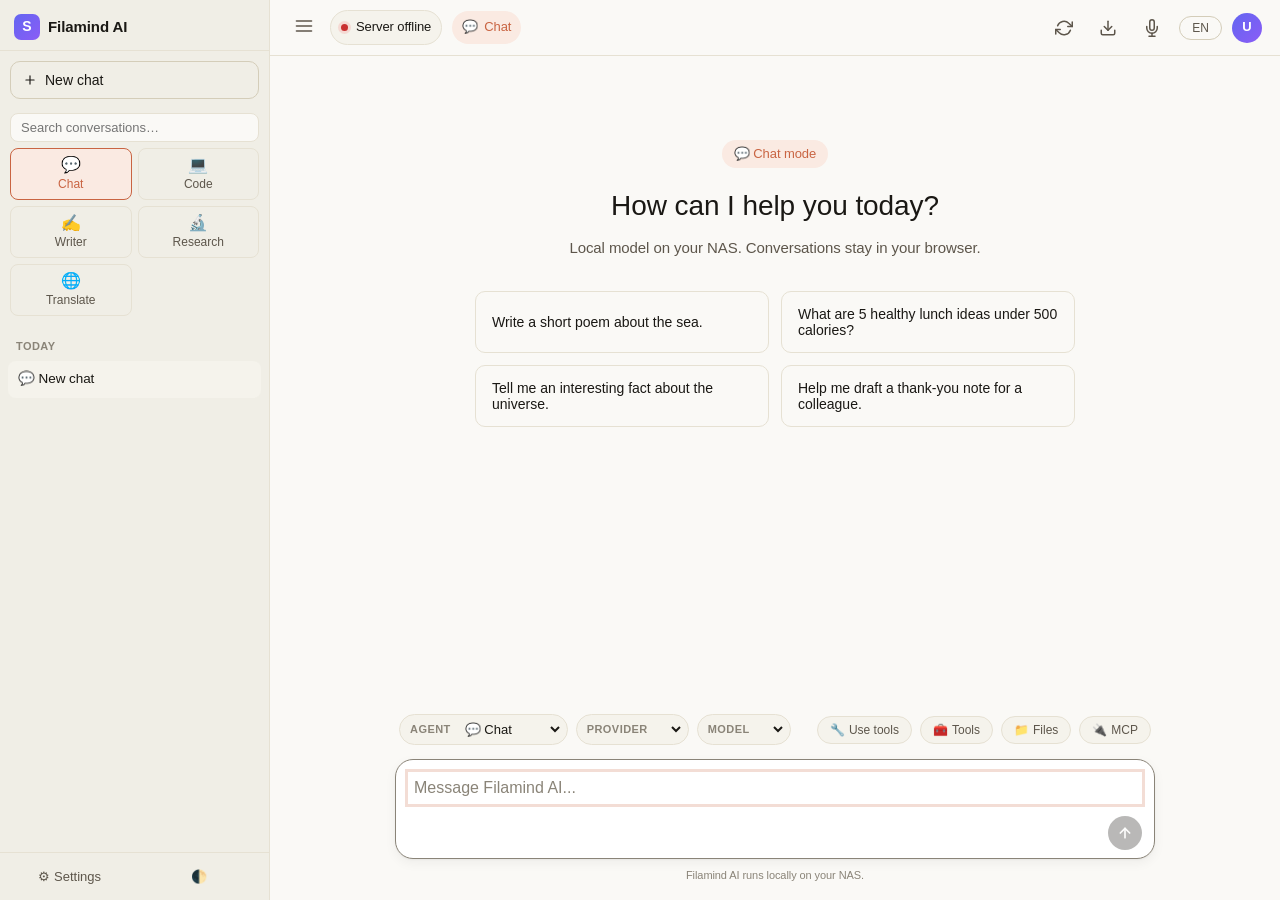
==== commit c2dd8919: "v1.4.0: build the real in-chat MCP tool-call loop (verified) The feature v1.3.0's headline claimed b" ====
--- a/spk-source/package/web/index.html
+++ b/spk-source/package/web/index.html
@@ -880,10 +880,39 @@
     display: inline-flex; align-items: center; gap: 4px;
 }
 .ct-btn:hover { background: var(--bg); color: var(--text); }
+.ct-btn.active {
+    background: var(--accent);
+    border-color: var(--accent);
+    color: #fff;
+}
 @media (max-width: 640px) {
     .chat-toolbar { gap: 4px; }
     .ct-select { max-width: 120px; font-size: 12px; }
     .ct-btn span { display: none; }
+}
+
+/* Tool-call trace shown above an assistant message that used MCP tools */
+.tool-trace { margin: 0 0 10px; display: flex; flex-direction: column; gap: 6px; }
+.tool-call {
+    border: 1px solid var(--border);
+    border-radius: 8px;
+    background: var(--bg-elev);
+    font-size: 12px;
+    overflow: hidden;
+}
+.tool-call > summary {
+    cursor: pointer; padding: 6px 10px; list-style: none;
+    display: flex; align-items: center; gap: 6px;
+    user-select: none;
+}
+.tool-call > summary::-webkit-details-marker { display: none; }
+.tool-call.tool-fail { border-color: var(--danger); }
+.tool-call .tt-row { padding: 4px 10px 8px; }
+.tool-call .tt-row b { color: var(--text-dim); font-size: 11px; text-transform: uppercase; }
+.tool-call pre {
+    margin: 4px 0 0; padding: 8px; background: var(--bg);
+    border-radius: 6px; overflow-x: auto; font-size: 11px;
+    direction: ltr; text-align: left;
 }
 
 /* Lang pill in topbar */
@@ -1011,6 +1040,7 @@
                 <select class="ct-select" id="modelSelectBottom" title="Model"></select>
             </div>
             <div class="ct-spacer"></div>
+            <button class="ct-btn" id="btnUseTools" data-i18n-title="toolbar.use_tools_title" title="Let the assistant call MCP tools during this chat">🔧 <span data-i18n="toolbar.use_tools">Use tools</span></button>
             <button class="ct-btn" id="btnToolsBottom" data-i18n-title="toolbar.tools_title" title="Tools (insert helpers)">🧰 <span data-i18n="toolbar.tools">Tools</span></button>
             <button class="ct-btn" id="btnFilesBottom" data-i18n-title="toolbar.files_title" title="Files (opens MCP filesystem tools)">📁 <span data-i18n="toolbar.files">Files</span></button>
             <button class="ct-btn" id="btnMcpBottom" data-i18n-title="toolbar.mcp_title" title="Open MCP tool servers">🔌 <span data-i18n="toolbar.mcp">MCP</span></button>
@@ -1507,6 +1537,7 @@
     provider: "local",
     providerModel: "",
     providers: {},
+    useTools: false,
     settings: {
         system: "",
         temp: 0.7, topP: 0.95, topK: 40, minP: 0.05,
@@ -1851,6 +1882,7 @@
             max_tokens: Math.max(1, parseInt(s.maxTok) || 512),
             provider: STATE.provider || "local",
             agent_id: STATE.modeId,
+            use_tools: !!STATE.useTools,
         };
         if (STATE.providerModel) body.model = STATE.providerModel;
         const resp = await fetch(serverURL() + "/api/chat", {
@@ -1868,7 +1900,18 @@
         const last = conv.messages[conv.messages.length-1];
         last.content = text;
         last.meta = (j.usage && j.usage.completion_tokens ? j.usage.completion_tokens + " tokens" : "");
-        if (lastMsgEl) lastMsgEl.innerHTML = renderMarkdown(text || "(empty)");
+        // Render a compact summary of any tools the assistant invoked this turn.
+        let toolHtml = "";
+        if (Array.isArray(j.tool_trace) && j.tool_trace.length) {
+            last.tool_trace = j.tool_trace;
+            toolHtml = `<div class="tool-trace">` + j.tool_trace.map(t =>
+                `<details class="tool-call ${t.ok ? "" : "tool-fail"}">
+                    <summary>${t.ok ? "🔧" : "⚠️"} <code>${escapeHtml(t.tool)}</code></summary>
+                    <div class="tt-row"><b>args</b><pre>${escapeHtml(JSON.stringify(t.args, null, 2))}</pre></div>
+                    <div class="tt-row"><b>result</b><pre>${escapeHtml(JSON.stringify(t.result, null, 2).slice(0, 2000))}</pre></div>
+                </details>`).join("") + `</div>`;
+        }
+        if (lastMsgEl) lastMsgEl.innerHTML = toolHtml + renderMarkdown(text || "(empty)");
     } catch (e) {
         if (e.name !== "AbortError") {
             const last = conv.messages[conv.messages.length-1];
@@ -3315,6 +3358,16 @@
     document.getElementById("btnToolsBottom").addEventListener("click", openToolsMenu);
     document.getElementById("btnFilesBottom").addEventListener("click", openFilesMenu);
     document.getElementById("btnMcpBottom").addEventListener("click", openMcpMenu);
+    const btnUseTools = document.getElementById("btnUseTools");
+    if (btnUseTools) {
+        STATE.useTools = localStorage.getItem("filamind_use_tools") === "1";
+        btnUseTools.classList.toggle("active", STATE.useTools);
+        btnUseTools.addEventListener("click", () => {
+            STATE.useTools = !STATE.useTools;
+            btnUseTools.classList.toggle("active", STATE.useTools);
+            localStorage.setItem("filamind_use_tools", STATE.useTools ? "1" : "0");
+        });
+    }
 
     renderModes();
     updateModePill();
